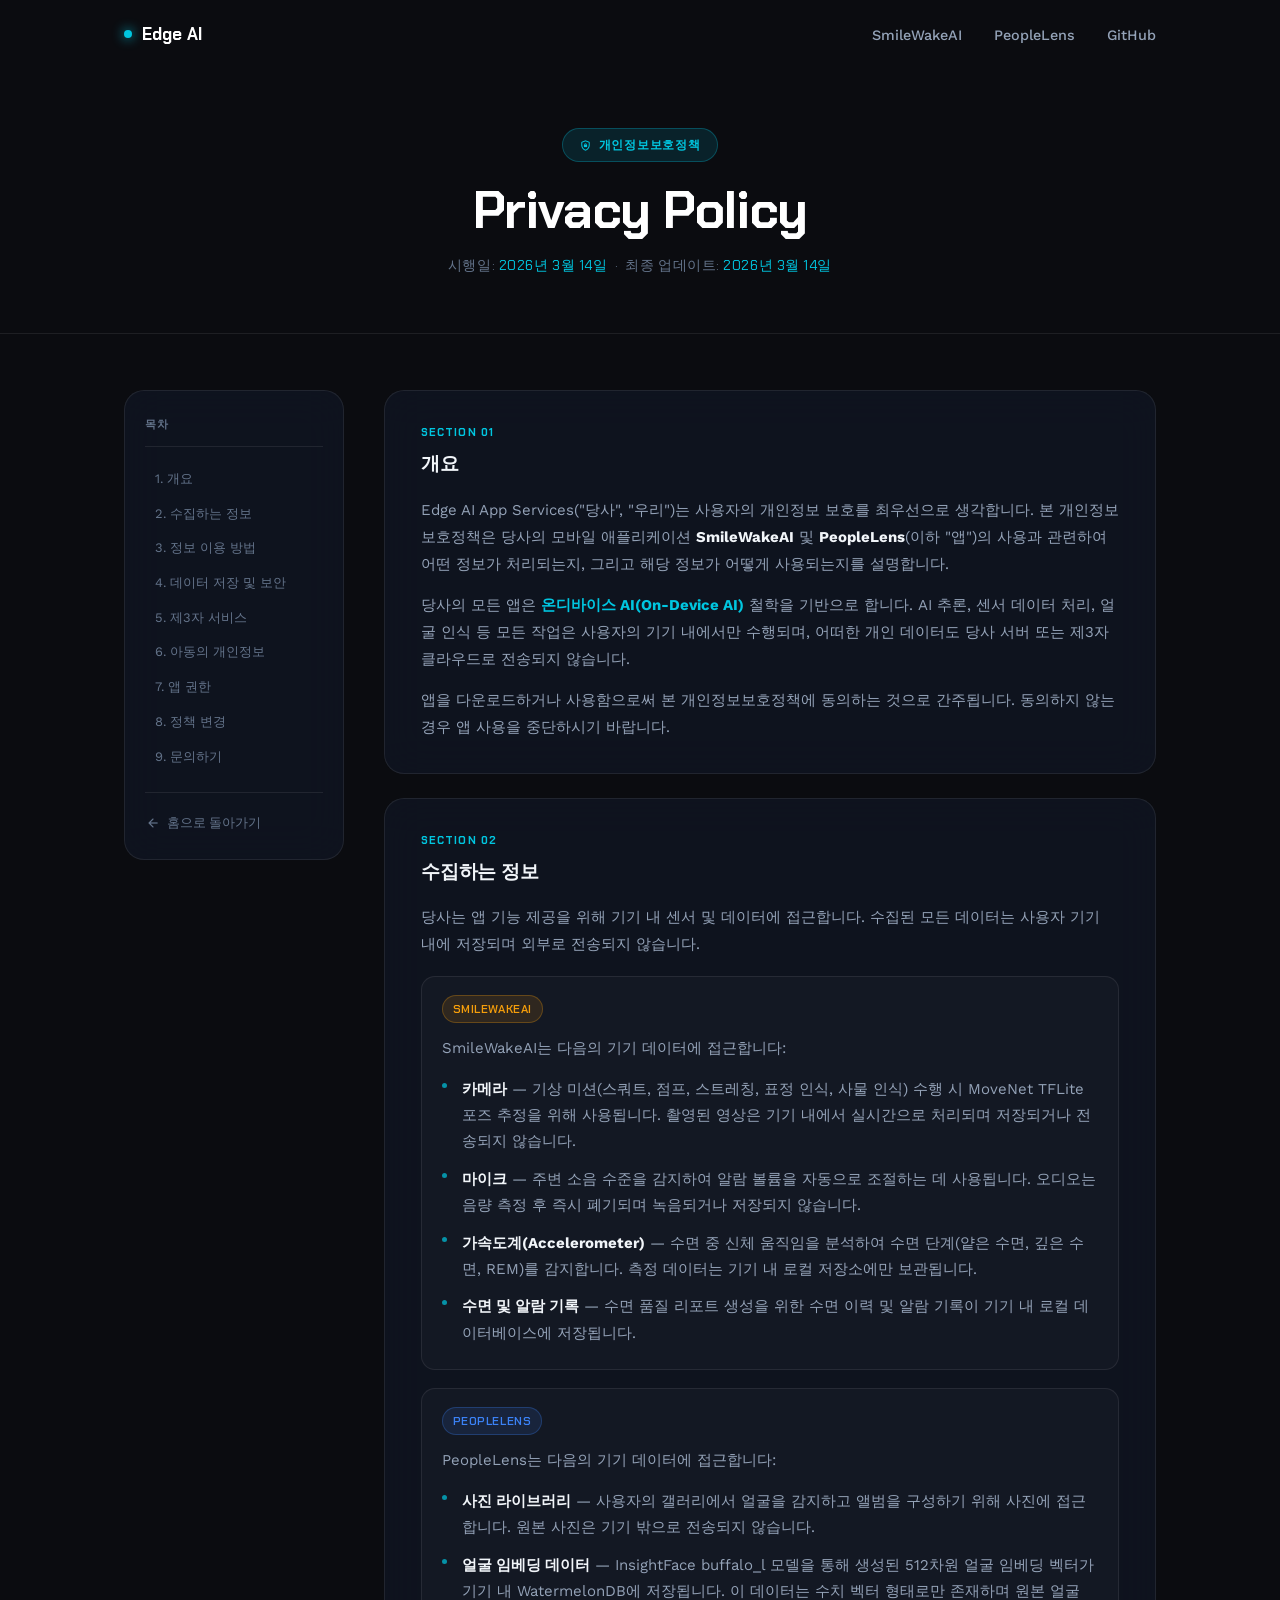
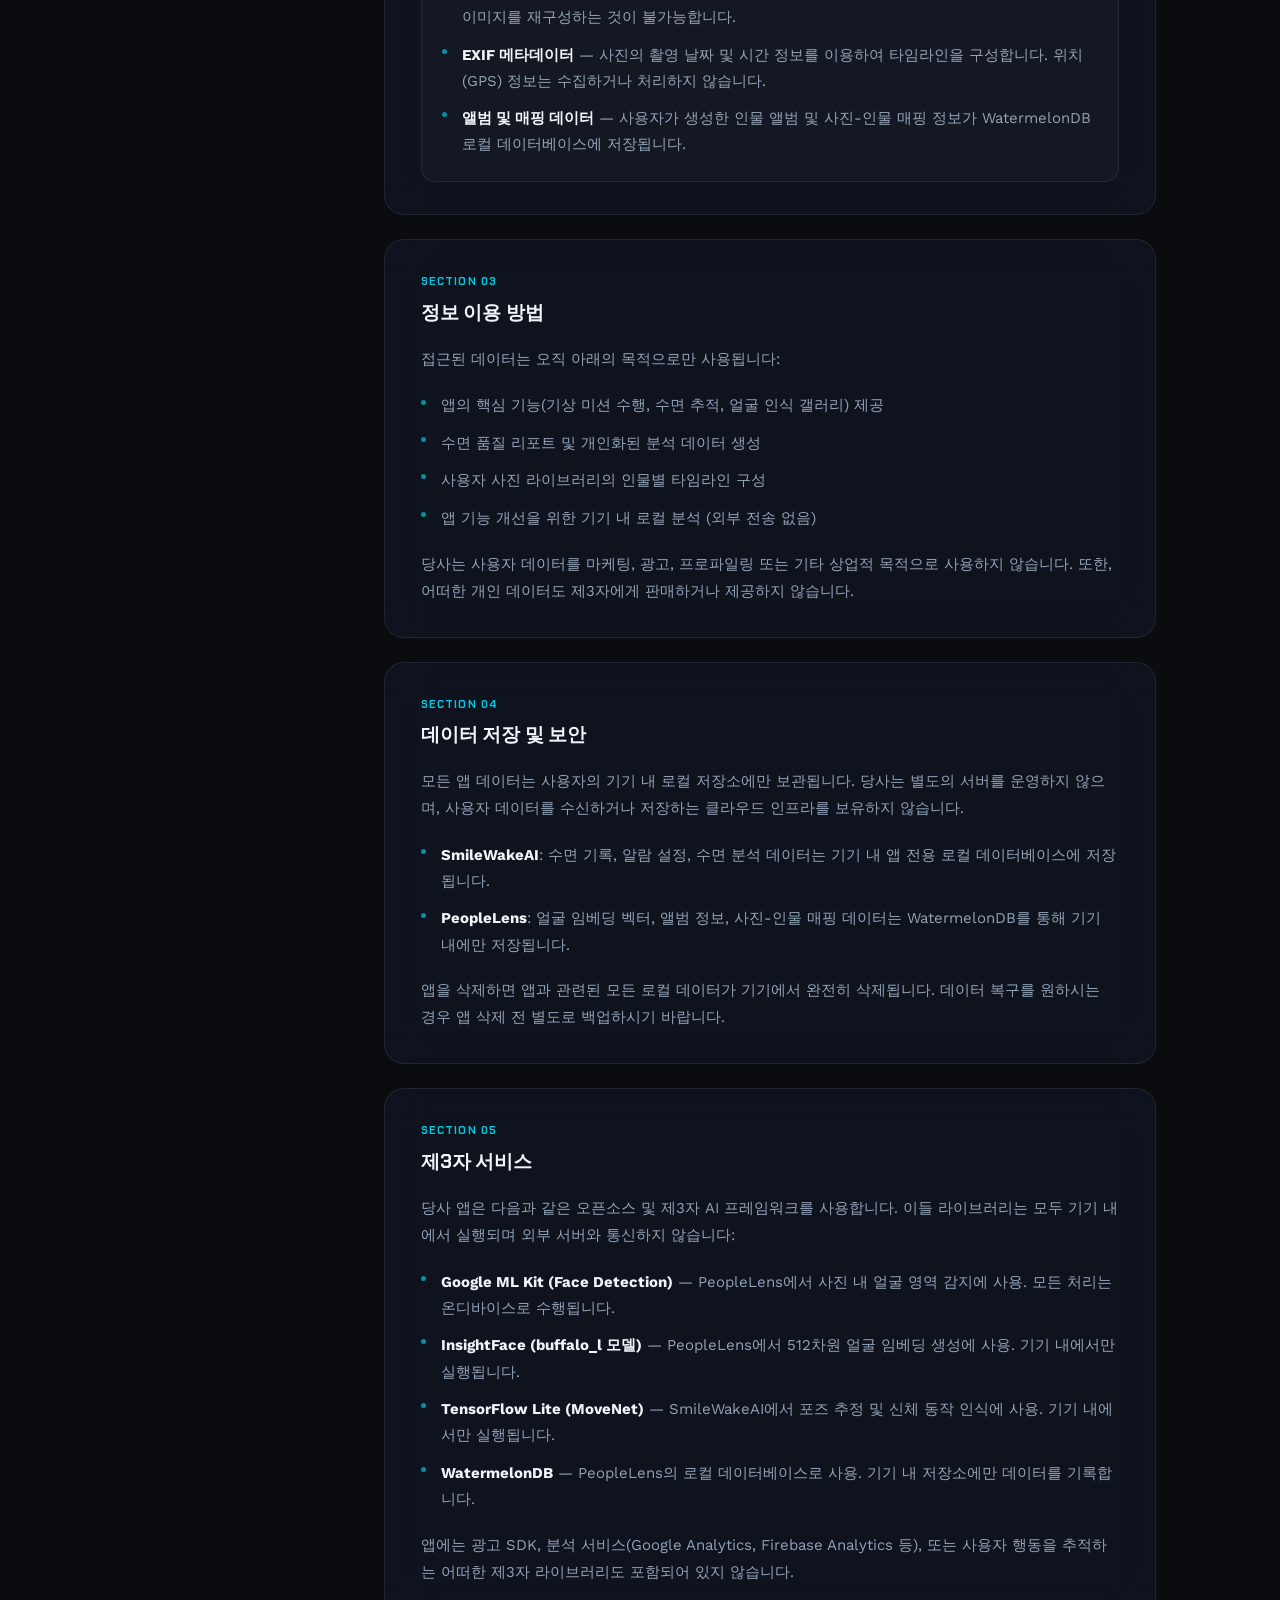
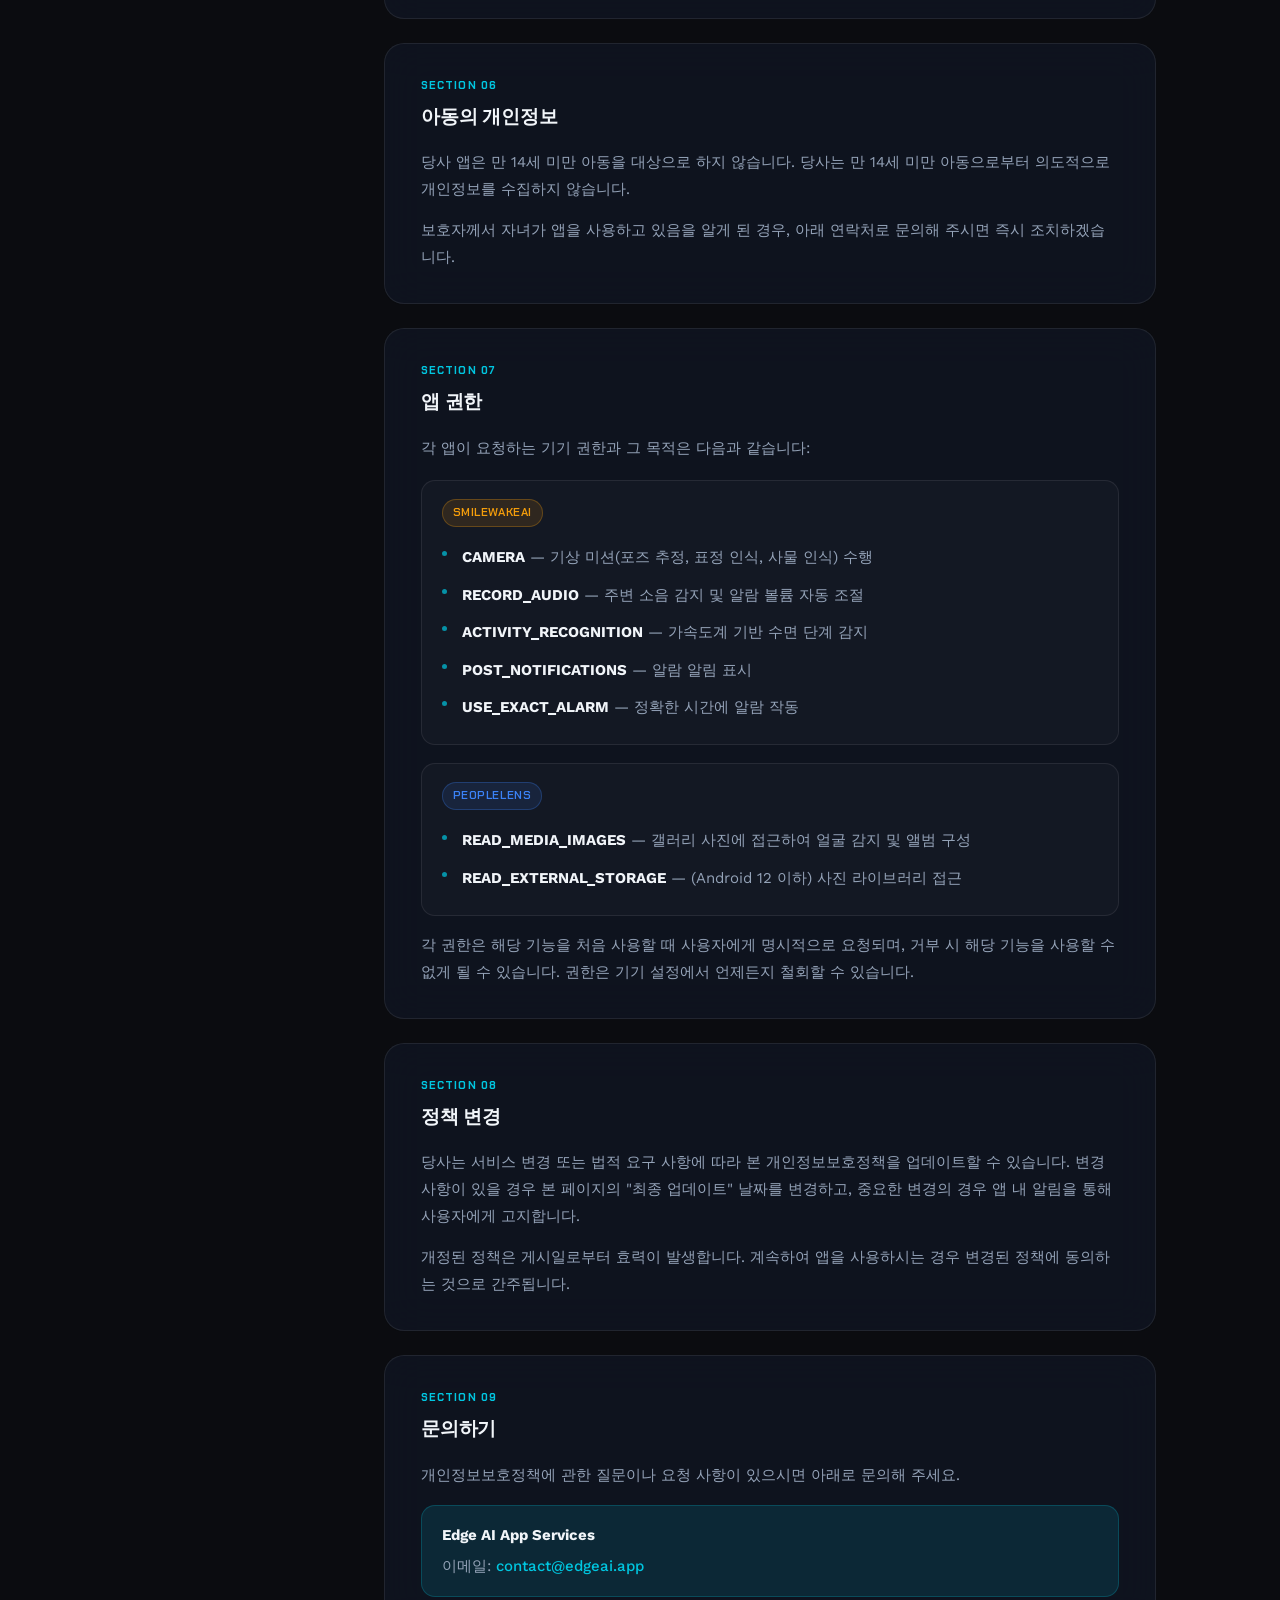
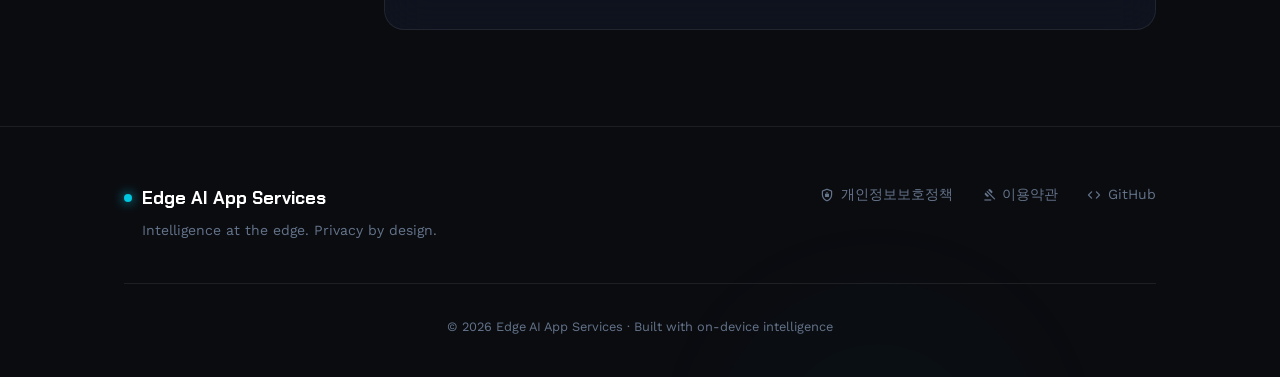
==== privacy-policy/index.html @ aa941902 "feat: 개인정보보호정책·이용약관 페이지 및 legal 스타일 추가 Made-with: Cursor" ====
<!DOCTYPE html>
<html lang="ko">
<head>
  <meta charset="UTF-8" />
  <meta name="viewport" content="width=device-width, initial-scale=1.0" />
  <title>개인정보보호정책 — Edge AI App Services</title>
  <meta name="description" content="Edge AI App Services 개인정보보호정책. SmileWakeAI 및 PeopleLens 앱은 모든 AI 처리를 기기 내에서 수행하며, 개인 데이터를 서버로 전송하지 않습니다." />

  <!-- Google Fonts: Chakra Petch + Work Sans -->
  <link rel="preconnect" href="https://fonts.googleapis.com" />
  <link rel="preconnect" href="https://fonts.gstatic.com" crossorigin />
  <link href="https://fonts.googleapis.com/css2?family=Chakra+Petch:wght@400;500;600;700&family=Work+Sans:wght@300;400;500;600&display=swap" rel="stylesheet" />

  <!-- Material Symbols (Rounded, Filled) -->
  <link href="https://fonts.googleapis.com/css2?family=Material+Symbols+Rounded:opsz,wght,FILL,GRAD@24,400,1,0" rel="stylesheet" />

  <!-- Styles -->
  <link rel="stylesheet" href="../assets/css/styles.css" />
  <link rel="stylesheet" href="../assets/css/legal.css" />
</head>
<body>

  <!-- ════════════════════════════════════════════════
       NAV
  ════════════════════════════════════════════════ -->
  <nav class="nav" id="nav" role="navigation" aria-label="Main navigation">
    <div class="nav-inner">
      <a href="/" class="nav-logo" aria-label="Edge AI — Home">
        <span class="logo-dot" aria-hidden="true"></span>
        Edge AI
      </a>
      <ul class="nav-links" role="list">
        <li><a href="/#smilwakeai">SmileWakeAI</a></li>
        <li><a href="/#peoplelens">PeopleLens</a></li>
        <li>
          <a href="https://github.com/kbk109-dev" target="_blank" rel="noopener noreferrer">
            GitHub
          </a>
        </li>
      </ul>
    </div>
  </nav>

  <!-- ════════════════════════════════════════════════
       HERO
  ════════════════════════════════════════════════ -->
  <header class="legal-hero" aria-label="Privacy Policy">
    <div class="container">
      <div class="legal-hero-badge">
        <span class="badge badge-cyan">
          <span class="material-symbols-rounded" style="font-size: 13px;" aria-hidden="true">shield_lock</span>
          개인정보보호정책
        </span>
      </div>
      <h1 class="legal-hero-title">Privacy Policy</h1>
      <p class="legal-hero-meta">
        시행일: <span>2026년 3월 14일</span> &nbsp;·&nbsp; 최종 업데이트: <span>2026년 3월 14일</span>
      </p>
    </div>
  </header>

  <!-- ════════════════════════════════════════════════
       LEGAL CONTENT
  ════════════════════════════════════════════════ -->
  <main class="legal-layout" aria-label="Privacy Policy content">
    <div class="container">
      <div class="legal-grid">

        <!-- TOC Sidebar -->
        <aside aria-label="Table of contents">
          <nav class="toc" aria-label="Page sections">
            <div class="toc-title">목차</div>
            <ul class="toc-list" role="list">
              <li><a href="#overview">1. 개요</a></li>
              <li><a href="#collected-info">2. 수집하는 정보</a></li>
              <li><a href="#how-we-use">3. 정보 이용 방법</a></li>
              <li><a href="#data-storage">4. 데이터 저장 및 보안</a></li>
              <li><a href="#third-party">5. 제3자 서비스</a></li>
              <li><a href="#childrens-privacy">6. 아동의 개인정보</a></li>
              <li><a href="#permissions">7. 앱 권한</a></li>
              <li><a href="#changes">8. 정책 변경</a></li>
              <li><a href="#contact">9. 문의하기</a></li>
            </ul>
            <a href="/" class="toc-back" aria-label="Back to home">
              <span class="material-symbols-rounded" style="font-size: 16px;" aria-hidden="true">arrow_back</span>
              홈으로 돌아가기
            </a>
          </nav>
        </aside>

        <!-- Article -->
        <article class="legal-article">

          <!-- 1. Overview -->
          <section class="legal-section" id="overview" aria-labelledby="overview-heading">
            <div class="legal-section-num">Section 01</div>
            <h2 id="overview-heading">개요</h2>
            <p>
              Edge AI App Services("당사", "우리")는 사용자의 개인정보 보호를 최우선으로 생각합니다.
              본 개인정보보호정책은 당사의 모바일 애플리케이션 <strong style="color: var(--color-heading);">SmileWakeAI</strong> 및
              <strong style="color: var(--color-heading);">PeopleLens</strong>(이하 "앱")의 사용과 관련하여
              어떤 정보가 처리되는지, 그리고 해당 정보가 어떻게 사용되는지를 설명합니다.
            </p>
            <p>
              당사의 모든 앱은 <strong style="color: var(--color-cyan);">온디바이스 AI(On-Device AI)</strong> 철학을 기반으로 합니다.
              AI 추론, 센서 데이터 처리, 얼굴 인식 등 모든 작업은 사용자의 기기 내에서만 수행되며,
              어떠한 개인 데이터도 당사 서버 또는 제3자 클라우드로 전송되지 않습니다.
            </p>
            <p>
              앱을 다운로드하거나 사용함으로써 본 개인정보보호정책에 동의하는 것으로 간주됩니다.
              동의하지 않는 경우 앱 사용을 중단하시기 바랍니다.
            </p>
          </section>

          <!-- 2. Information Collected -->
          <section class="legal-section" id="collected-info" aria-labelledby="collected-heading">
            <div class="legal-section-num">Section 02</div>
            <h2 id="collected-heading">수집하는 정보</h2>
            <p>
              당사는 앱 기능 제공을 위해 기기 내 센서 및 데이터에 접근합니다.
              수집된 모든 데이터는 사용자 기기 내에 저장되며 외부로 전송되지 않습니다.
            </p>

            <!-- SmileWakeAI subsection -->
            <div class="legal-subsection">
              <div class="legal-subsection-title">
                <span class="app-tag amber">SmileWakeAI</span>
              </div>
              <p>SmileWakeAI는 다음의 기기 데이터에 접근합니다:</p>
              <ul>
                <li><strong style="color: var(--color-heading);">카메라</strong> — 기상 미션(스쿼트, 점프, 스트레칭, 표정 인식, 사물 인식) 수행 시 MoveNet TFLite 포즈 추정을 위해 사용됩니다. 촬영된 영상은 기기 내에서 실시간으로 처리되며 저장되거나 전송되지 않습니다.</li>
                <li><strong style="color: var(--color-heading);">마이크</strong> — 주변 소음 수준을 감지하여 알람 볼륨을 자동으로 조절하는 데 사용됩니다. 오디오는 음량 측정 후 즉시 폐기되며 녹음되거나 저장되지 않습니다.</li>
                <li><strong style="color: var(--color-heading);">가속도계(Accelerometer)</strong> — 수면 중 신체 움직임을 분석하여 수면 단계(얕은 수면, 깊은 수면, REM)를 감지합니다. 측정 데이터는 기기 내 로컬 저장소에만 보관됩니다.</li>
                <li><strong style="color: var(--color-heading);">수면 및 알람 기록</strong> — 수면 품질 리포트 생성을 위한 수면 이력 및 알람 기록이 기기 내 로컬 데이터베이스에 저장됩니다.</li>
              </ul>
            </div>

            <!-- PeopleLens subsection -->
            <div class="legal-subsection">
              <div class="legal-subsection-title">
                <span class="app-tag blue">PeopleLens</span>
              </div>
              <p>PeopleLens는 다음의 기기 데이터에 접근합니다:</p>
              <ul>
                <li><strong style="color: var(--color-heading);">사진 라이브러리</strong> — 사용자의 갤러리에서 얼굴을 감지하고 앨범을 구성하기 위해 사진에 접근합니다. 원본 사진은 기기 밖으로 전송되지 않습니다.</li>
                <li><strong style="color: var(--color-heading);">얼굴 임베딩 데이터</strong> — InsightFace buffalo_l 모델을 통해 생성된 512차원 얼굴 임베딩 벡터가 기기 내 WatermelonDB에 저장됩니다. 이 데이터는 수치 벡터 형태로만 존재하며 원본 얼굴 이미지를 재구성하는 것이 불가능합니다.</li>
                <li><strong style="color: var(--color-heading);">EXIF 메타데이터</strong> — 사진의 촬영 날짜 및 시간 정보를 이용하여 타임라인을 구성합니다. 위치(GPS) 정보는 수집하거나 처리하지 않습니다.</li>
                <li><strong style="color: var(--color-heading);">앨범 및 매핑 데이터</strong> — 사용자가 생성한 인물 앨범 및 사진-인물 매핑 정보가 WatermelonDB 로컬 데이터베이스에 저장됩니다.</li>
              </ul>
            </div>
          </section>

          <!-- 3. How We Use Information -->
          <section class="legal-section" id="how-we-use" aria-labelledby="how-use-heading">
            <div class="legal-section-num">Section 03</div>
            <h2 id="how-use-heading">정보 이용 방법</h2>
            <p>접근된 데이터는 오직 아래의 목적으로만 사용됩니다:</p>
            <ul>
              <li>앱의 핵심 기능(기상 미션 수행, 수면 추적, 얼굴 인식 갤러리) 제공</li>
              <li>수면 품질 리포트 및 개인화된 분석 데이터 생성</li>
              <li>사용자 사진 라이브러리의 인물별 타임라인 구성</li>
              <li>앱 기능 개선을 위한 기기 내 로컬 분석 (외부 전송 없음)</li>
            </ul>
            <p>
              당사는 사용자 데이터를 마케팅, 광고, 프로파일링 또는 기타 상업적 목적으로
              사용하지 않습니다. 또한, 어떠한 개인 데이터도 제3자에게 판매하거나 제공하지 않습니다.
            </p>
          </section>

          <!-- 4. Data Storage & Security -->
          <section class="legal-section" id="data-storage" aria-labelledby="storage-heading">
            <div class="legal-section-num">Section 04</div>
            <h2 id="storage-heading">데이터 저장 및 보안</h2>
            <p>
              모든 앱 데이터는 사용자의 기기 내 로컬 저장소에만 보관됩니다.
              당사는 별도의 서버를 운영하지 않으며, 사용자 데이터를 수신하거나 저장하는
              클라우드 인프라를 보유하지 않습니다.
            </p>
            <ul>
              <li><strong style="color: var(--color-heading);">SmileWakeAI</strong>: 수면 기록, 알람 설정, 수면 분석 데이터는 기기 내 앱 전용 로컬 데이터베이스에 저장됩니다.</li>
              <li><strong style="color: var(--color-heading);">PeopleLens</strong>: 얼굴 임베딩 벡터, 앨범 정보, 사진-인물 매핑 데이터는 WatermelonDB를 통해 기기 내에만 저장됩니다.</li>
            </ul>
            <p>
              앱을 삭제하면 앱과 관련된 모든 로컬 데이터가 기기에서 완전히 삭제됩니다.
              데이터 복구를 원하시는 경우 앱 삭제 전 별도로 백업하시기 바랍니다.
            </p>
          </section>

          <!-- 5. Third-Party Services -->
          <section class="legal-section" id="third-party" aria-labelledby="third-party-heading">
            <div class="legal-section-num">Section 05</div>
            <h2 id="third-party-heading">제3자 서비스</h2>
            <p>
              당사 앱은 다음과 같은 오픈소스 및 제3자 AI 프레임워크를 사용합니다.
              이들 라이브러리는 모두 기기 내에서 실행되며 외부 서버와 통신하지 않습니다:
            </p>
            <ul>
              <li><strong style="color: var(--color-heading);">Google ML Kit (Face Detection)</strong> — PeopleLens에서 사진 내 얼굴 영역 감지에 사용. 모든 처리는 온디바이스로 수행됩니다.</li>
              <li><strong style="color: var(--color-heading);">InsightFace (buffalo_l 모델)</strong> — PeopleLens에서 512차원 얼굴 임베딩 생성에 사용. 기기 내에서만 실행됩니다.</li>
              <li><strong style="color: var(--color-heading);">TensorFlow Lite (MoveNet)</strong> — SmileWakeAI에서 포즈 추정 및 신체 동작 인식에 사용. 기기 내에서만 실행됩니다.</li>
              <li><strong style="color: var(--color-heading);">WatermelonDB</strong> — PeopleLens의 로컬 데이터베이스로 사용. 기기 내 저장소에만 데이터를 기록합니다.</li>
            </ul>
            <p>
              앱에는 광고 SDK, 분석 서비스(Google Analytics, Firebase Analytics 등),
              또는 사용자 행동을 추적하는 어떠한 제3자 라이브러리도 포함되어 있지 않습니다.
            </p>
          </section>

          <!-- 6. Children's Privacy -->
          <section class="legal-section" id="childrens-privacy" aria-labelledby="children-heading">
            <div class="legal-section-num">Section 06</div>
            <h2 id="children-heading">아동의 개인정보</h2>
            <p>
              당사 앱은 만 14세 미만 아동을 대상으로 하지 않습니다.
              당사는 만 14세 미만 아동으로부터 의도적으로 개인정보를 수집하지 않습니다.
            </p>
            <p>
              보호자께서 자녀가 앱을 사용하고 있음을 알게 된 경우,
              아래 연락처로 문의해 주시면 즉시 조치하겠습니다.
            </p>
          </section>

          <!-- 7. Permissions -->
          <section class="legal-section" id="permissions" aria-labelledby="permissions-heading">
            <div class="legal-section-num">Section 07</div>
            <h2 id="permissions-heading">앱 권한</h2>
            <p>각 앱이 요청하는 기기 권한과 그 목적은 다음과 같습니다:</p>

            <div class="legal-subsection">
              <div class="legal-subsection-title">
                <span class="app-tag amber">SmileWakeAI</span>
              </div>
              <ul>
                <li><strong style="color: var(--color-heading);">CAMERA</strong> — 기상 미션(포즈 추정, 표정 인식, 사물 인식) 수행</li>
                <li><strong style="color: var(--color-heading);">RECORD_AUDIO</strong> — 주변 소음 감지 및 알람 볼륨 자동 조절</li>
                <li><strong style="color: var(--color-heading);">ACTIVITY_RECOGNITION</strong> — 가속도계 기반 수면 단계 감지</li>
                <li><strong style="color: var(--color-heading);">POST_NOTIFICATIONS</strong> — 알람 알림 표시</li>
                <li><strong style="color: var(--color-heading);">USE_EXACT_ALARM</strong> — 정확한 시간에 알람 작동</li>
              </ul>
            </div>

            <div class="legal-subsection">
              <div class="legal-subsection-title">
                <span class="app-tag blue">PeopleLens</span>
              </div>
              <ul>
                <li><strong style="color: var(--color-heading);">READ_MEDIA_IMAGES</strong> — 갤러리 사진에 접근하여 얼굴 감지 및 앨범 구성</li>
                <li><strong style="color: var(--color-heading);">READ_EXTERNAL_STORAGE</strong> — (Android 12 이하) 사진 라이브러리 접근</li>
              </ul>
            </div>

            <p style="margin-top: 1rem;">
              각 권한은 해당 기능을 처음 사용할 때 사용자에게 명시적으로 요청되며,
              거부 시 해당 기능을 사용할 수 없게 될 수 있습니다.
              권한은 기기 설정에서 언제든지 철회할 수 있습니다.
            </p>
          </section>

          <!-- 8. Changes -->
          <section class="legal-section" id="changes" aria-labelledby="changes-heading">
            <div class="legal-section-num">Section 08</div>
            <h2 id="changes-heading">정책 변경</h2>
            <p>
              당사는 서비스 변경 또는 법적 요구 사항에 따라 본 개인정보보호정책을 업데이트할 수 있습니다.
              변경 사항이 있을 경우 본 페이지의 "최종 업데이트" 날짜를 변경하고,
              중요한 변경의 경우 앱 내 알림을 통해 사용자에게 고지합니다.
            </p>
            <p>
              개정된 정책은 게시일로부터 효력이 발생합니다.
              계속하여 앱을 사용하시는 경우 변경된 정책에 동의하는 것으로 간주됩니다.
            </p>
          </section>

          <!-- 9. Contact -->
          <section class="legal-section" id="contact" aria-labelledby="contact-heading">
            <div class="legal-section-num">Section 09</div>
            <h2 id="contact-heading">문의하기</h2>
            <p>
              개인정보보호정책에 관한 질문이나 요청 사항이 있으시면 아래로 문의해 주세요.
            </p>
            <div class="legal-contact-block">
              <p style="margin-bottom: 0.25rem;">
                <strong style="color: var(--color-heading);">Edge AI App Services</strong>
              </p>
              <p style="margin-bottom: 0;">
                이메일: <a href="mailto:contact@edgeai.app">contact@edgeai.app</a>
              </p>
            </div>
          </section>

        </article>
      </div>
    </div>
  </main>

  <!-- ════════════════════════════════════════════════
       FOOTER
  ════════════════════════════════════════════════ -->
  <footer class="footer" role="contentinfo">
    <div class="aurora-bg" aria-hidden="true" style="opacity: 0.45;">
      <div class="orb orb-cyan" style="width: 420px; height: 420px; bottom: -280px; right: 15%;"></div>
    </div>

    <div class="container" style="position: relative; z-index: 1;">
      <div class="footer-inner">
        <div class="footer-brand">
          <div class="footer-logo">
            <span class="logo-dot" aria-hidden="true"></span>
            Edge AI App Services
          </div>
          <div class="footer-tagline">Intelligence at the edge. Privacy by design.</div>
        </div>

        <div class="footer-links">
          <a href="/privacy-policy/">
            <span class="material-symbols-rounded" style="font-size: 16px;" aria-hidden="true">shield_lock</span>
            개인정보보호정책
          </a>
          <a href="/terms-of-service/">
            <span class="material-symbols-rounded" style="font-size: 16px;" aria-hidden="true">gavel</span>
            이용약관
          </a>
          <a href="https://github.com/kbk109-dev" target="_blank" rel="noopener noreferrer">
            <span class="material-symbols-rounded" style="font-size: 16px;" aria-hidden="true">code</span>
            GitHub
          </a>
        </div>
      </div>

      <div class="footer-copy">
        © 2026 Edge AI App Services · Built with on-device intelligence
      </div>
    </div>
  </footer>

  <!-- Scripts -->
  <script>
    (function () {
      const nav = document.getElementById('nav');
      const onScroll = () => {
        nav.classList.toggle('scrolled', window.scrollY > 40);
      };
      window.addEventListener('scroll', onScroll, { passive: true });
      onScroll();
    })();
  </script>

</body>
</html>
---- assets/css/styles.css ----
/* =====================================================
   EDGE AI APP SERVICES — Global Stylesheet
   Fonts: Chakra Petch (headings) + Work Sans (body)
   Theme: Aurora UI + Glassmorphism, dark tech
   ===================================================== */

/* ── Design Tokens ────────────────────────────────── */
:root {
  /* Colors */
  --color-bg:            #0B0C10;
  --color-surface:       rgba(17, 24, 39, 0.65);
  --color-surface-solid: #111827;
  --color-border:        rgba(255, 255, 255, 0.08);
  --color-border-hover:  rgba(255, 255, 255, 0.18);

  /* Accents */
  --color-cyan:          #00C6E0;
  --color-cyan-dim:      rgba(0, 198, 224, 0.12);
  --color-amber:         #F59E0B;
  --color-amber-dim:     rgba(245, 158, 11, 0.12);
  --color-blue:          #3B82F6;
  --color-blue-dim:      rgba(59, 130, 246, 0.12);

  /* Text */
  --color-text:          #94A3B8;
  --color-text-muted:    #64748B;
  --color-heading:       #F1F5F9;
  --color-white:         #FFFFFF;

  /* Typography */
  --font-heading:        'Chakra Petch', monospace, sans-serif;
  --font-body:           'Work Sans', system-ui, sans-serif;

  /* Spacing */
  --section-py:          6.5rem;
  --container-px:        1.5rem;

  /* Radii */
  --radius-sm:           0.5rem;
  --radius-md:           0.875rem;
  --radius-lg:           1.25rem;
  --radius-xl:           1.75rem;
  --radius-pill:         999px;

  /* Shadows */
  --shadow-card:         0 24px 64px rgba(0, 0, 0, 0.45);
  --shadow-glow-cyan:    0 0 60px rgba(0, 198, 224, 0.18);
  --shadow-glow-amber:   0 0 60px rgba(245, 158, 11, 0.15);
  --shadow-glow-blue:    0 0 60px rgba(59, 130, 246, 0.18);
}

/* ── Reset ────────────────────────────────────────── */
*, *::before, *::after {
  box-sizing: border-box;
  margin: 0;
  padding: 0;
}

html {
  scroll-behavior: smooth;
  -webkit-text-size-adjust: 100%;
}

body {
  font-family: var(--font-body);
  background-color: var(--color-bg);
  color: var(--color-text);
  line-height: 1.7;
  overflow-x: hidden;
  -webkit-font-smoothing: antialiased;
}

img { display: block; max-width: 100%; }
a { text-decoration: none; }
ul { list-style: none; }

/* ── Typography Scale ─────────────────────────────── */
.text-display {
  font-family: var(--font-heading);
  font-size: clamp(2.6rem, 7vw, 5.25rem);
  font-weight: 700;
  line-height: 1.08;
  letter-spacing: -0.03em;
  color: var(--color-white);
}

.text-h2 {
  font-family: var(--font-heading);
  font-size: clamp(1.9rem, 3.5vw, 2.75rem);
  font-weight: 700;
  line-height: 1.15;
  letter-spacing: -0.02em;
  color: var(--color-heading);
}

.text-h3 {
  font-family: var(--font-heading);
  font-size: 1.125rem;
  font-weight: 600;
  color: var(--color-heading);
}

.text-body { font-size: 1rem; line-height: 1.75; }
.text-body-lg { font-size: 1.0625rem; line-height: 1.8; }
.text-sm { font-size: 0.875rem; }
.text-xs { font-size: 0.8125rem; }

/* ── Layout ───────────────────────────────────────── */
.container {
  max-width: 1080px;
  margin: 0 auto;
  padding: 0 var(--container-px);
}

.section { padding: var(--section-py) 0; }

/* ── Aurora Background Orbs ───────────────────────── */
.aurora-bg {
  position: absolute;
  inset: 0;
  overflow: hidden;
  pointer-events: none;
  z-index: 0;
}

.orb {
  position: absolute;
  border-radius: 50%;
  filter: blur(90px);
  pointer-events: none;
}

.orb-cyan {
  background: radial-gradient(circle, var(--color-cyan) 0%, transparent 65%);
  opacity: 0.14;
  animation: drift-a 14s ease-in-out infinite;
}

.orb-amber {
  background: radial-gradient(circle, var(--color-amber) 0%, transparent 65%);
  opacity: 0.11;
  animation: drift-b 17s ease-in-out infinite;
}

.orb-blue {
  background: radial-gradient(circle, var(--color-blue) 0%, transparent 65%);
  opacity: 0.13;
  animation: drift-c 11s ease-in-out infinite;
}

@keyframes drift-a {
  0%, 100% { transform: translate(0, 0); }
  33%       { transform: translate(40px, -25px); }
  66%       { transform: translate(-20px, 30px); }
}

@keyframes drift-b {
  0%, 100% { transform: translate(0, 0); }
  40%       { transform: translate(-35px, 45px); }
  70%       { transform: translate(20px, -20px); }
}

@keyframes drift-c {
  0%, 100% { transform: translate(0, 0); }
  50%       { transform: translate(25px, 35px); }
}

/* ── Glass Card ───────────────────────────────────── */
.glass-card {
  background: var(--color-surface);
  backdrop-filter: blur(20px);
  -webkit-backdrop-filter: blur(20px);
  border: 1px solid var(--color-border);
  border-radius: var(--radius-lg);
  transition: border-color 0.3s ease, transform 0.3s ease, box-shadow 0.3s ease;
}

.glass-card:hover {
  border-color: var(--color-border-hover);
  transform: translateY(-4px);
  box-shadow: var(--shadow-card);
}

/* ── Badge ────────────────────────────────────────── */
.badge {
  display: inline-flex;
  align-items: center;
  gap: 0.4rem;
  padding: 0.35rem 1rem;
  border-radius: var(--radius-pill);
  font-family: var(--font-heading);
  font-size: 0.78rem;
  font-weight: 600;
  letter-spacing: 0.06em;
  text-transform: uppercase;
}

.badge-cyan  { background: var(--color-cyan-dim);  color: var(--color-cyan);  border: 1px solid rgba(0, 198, 224, 0.28); }
.badge-amber { background: var(--color-amber-dim); color: var(--color-amber); border: 1px solid rgba(245, 158, 11, 0.28); }
.badge-blue  { background: var(--color-blue-dim);  color: var(--color-blue);  border: 1px solid rgba(59, 130, 246, 0.28); }

/* ── NAV ──────────────────────────────────────────── */
.nav {
  position: fixed;
  top: 0; left: 0; right: 0;
  z-index: 100;
  border-bottom: 1px solid transparent;
  transition: background 0.4s ease, border-color 0.4s ease;
}

.nav.scrolled {
  background: rgba(11, 12, 16, 0.88);
  backdrop-filter: blur(24px);
  -webkit-backdrop-filter: blur(24px);
  border-color: var(--color-border);
}

.nav-inner {
  max-width: 1080px;
  margin: 0 auto;
  padding: 1.25rem 1.5rem;
  display: flex;
  align-items: center;
  justify-content: space-between;
}

.nav-logo {
  display: flex;
  align-items: center;
  gap: 0.625rem;
  font-family: var(--font-heading);
  font-size: 1.0625rem;
  font-weight: 700;
  color: var(--color-white);
}

.logo-dot {
  width: 8px;
  height: 8px;
  border-radius: 50%;
  background: var(--color-cyan);
  box-shadow: 0 0 12px var(--color-cyan);
  flex-shrink: 0;
  animation: pulse-dot 2.2s ease-in-out infinite;
}

@keyframes pulse-dot {
  0%, 100% { opacity: 1; transform: scale(1); }
  50%       { opacity: 0.55; transform: scale(1.4); }
}

.nav-links {
  display: flex;
  align-items: center;
  gap: 2rem;
}

.nav-links a {
  font-size: 0.9rem;
  font-weight: 500;
  color: var(--color-text);
  transition: color 0.2s ease;
}

.nav-links a:hover { color: var(--color-white); }

/* ── HERO ─────────────────────────────────────────── */
.hero {
  min-height: 100vh;
  display: flex;
  flex-direction: column;
  align-items: center;
  justify-content: center;
  position: relative;
  overflow: hidden;
  padding: 7rem 1.5rem 5rem;
  text-align: center;
}

.hero-content {
  position: relative;
  z-index: 1;
  max-width: 780px;
  margin: 0 auto;
}

.hero-badge { margin-bottom: 1.75rem; }

.hero-headline {
  margin-bottom: 1.5rem;
}

.hero-headline .accent-cyan  { color: var(--color-cyan); }
.hero-headline .accent-amber { color: var(--color-amber); }

.hero-desc {
  color: var(--color-text);
  max-width: 540px;
  margin: 0 auto 3rem;
  font-size: clamp(1rem, 2vw, 1.125rem);
  line-height: 1.8;
}

.hero-apps {
  display: flex;
  gap: 1.25rem;
  justify-content: center;
  flex-wrap: wrap;
}

.hero-app-card {
  display: flex;
  align-items: center;
  gap: 1rem;
  padding: 1rem 1.5rem;
  background: rgba(255, 255, 255, 0.04);
  border: 1px solid var(--color-border);
  border-radius: var(--radius-lg);
  color: var(--color-heading);
  transition: all 0.3s ease;
  backdrop-filter: blur(12px);
  -webkit-backdrop-filter: blur(12px);
}

.hero-app-card:hover {
  border-color: rgba(0, 198, 224, 0.4);
  box-shadow: var(--shadow-glow-cyan);
  transform: translateY(-3px);
  background: rgba(0, 198, 224, 0.04);
}

.app-icon-sm {
  width: 48px;
  height: 48px;
  border-radius: 12px;
  object-fit: cover;
  flex-shrink: 0;
}

.app-card-name {
  font-family: var(--font-heading);
  font-size: 1rem;
  font-weight: 600;
  color: var(--color-heading);
}

.app-card-sub {
  font-size: 0.8rem;
  color: var(--color-text-muted);
  margin-top: 0.15rem;
}

.scroll-hint {
  position: absolute;
  bottom: 2.5rem;
  left: 50%;
  transform: translateX(-50%);
  display: flex;
  flex-direction: column;
  align-items: center;
  gap: 0.35rem;
  color: var(--color-text-muted);
  font-size: 0.75rem;
  font-family: var(--font-heading);
  letter-spacing: 0.05em;
  text-transform: uppercase;
  animation: bounce-hint 2s ease-in-out infinite;
  z-index: 1;
}

@keyframes bounce-hint {
  0%, 100% { transform: translateX(-50%) translateY(0); }
  50%       { transform: translateX(-50%) translateY(7px); }
}

/* ── PILLARS STRIP ────────────────────────────────── */
.pillars {
  padding: 0;
  border-top: 1px solid var(--color-border);
  border-bottom: 1px solid var(--color-border);
  background: rgba(17, 24, 39, 0.35);
}

.pillars-grid {
  display: grid;
  grid-template-columns: repeat(3, 1fr);
}

.pillar-item {
  display: flex;
  align-items: center;
  gap: 1.125rem;
  padding: 2rem 2.25rem;
  position: relative;
}

.pillar-item + .pillar-item::before {
  content: '';
  position: absolute;
  left: 0;
  top: 22%;
  height: 56%;
  width: 1px;
  background: var(--color-border);
}

.pillar-icon {
  width: 48px;
  height: 48px;
  border-radius: var(--radius-md);
  display: flex;
  align-items: center;
  justify-content: center;
  flex-shrink: 0;
}

.pillar-icon.cyan  { background: var(--color-cyan-dim);  color: var(--color-cyan); }
.pillar-icon.amber { background: var(--color-amber-dim); color: var(--color-amber); }
.pillar-icon.blue  { background: var(--color-blue-dim);  color: var(--color-blue); }

.pillar-title {
  font-family: var(--font-heading);
  font-size: 0.9375rem;
  font-weight: 600;
  color: var(--color-heading);
  margin-bottom: 0.2rem;
}

.pillar-desc {
  font-size: 0.8125rem;
  color: var(--color-text-muted);
  line-height: 1.5;
}

/* ── APP SECTIONS ─────────────────────────────────── */
.app-section {
  padding: var(--section-py) 0;
  position: relative;
  overflow: hidden;
}

.app-section-inner {
  display: grid;
  grid-template-columns: 1fr 1fr;
  gap: 4.5rem;
  align-items: center;
}

.app-section-inner.reversed {
  direction: rtl;
}

.app-section-inner.reversed > * {
  direction: ltr;
}

/* Section glow backdrops */
.glow-amber::before {
  content: '';
  position: absolute;
  top: -250px;
  right: -200px;
  width: 650px;
  height: 650px;
  background: radial-gradient(circle, rgba(245, 158, 11, 0.07) 0%, transparent 70%);
  pointer-events: none;
}

.glow-blue::before {
  content: '';
  position: absolute;
  top: -250px;
  left: -200px;
  width: 650px;
  height: 650px;
  background: radial-gradient(circle, rgba(59, 130, 246, 0.07) 0%, transparent 70%);
  pointer-events: none;
}

/* App info column */
.app-info .section-badge { margin-bottom: 1.25rem; }
.app-info .app-title     { margin-bottom: 1rem; }
.app-info .app-desc      { margin-bottom: 2.25rem; font-size: 1.05rem; line-height: 1.8; }

/* Features list */
.features-list {
  display: flex;
  flex-direction: column;
  gap: 0.75rem;
}

.feature-item {
  display: flex;
  align-items: flex-start;
  gap: 1rem;
  padding: 1rem 1.125rem;
  border-radius: var(--radius-md);
  background: rgba(255, 255, 255, 0.025);
  border: 1px solid var(--color-border);
  transition: border-color 0.25s ease, background 0.25s ease;
}

.feature-item:hover {
  background: rgba(255, 255, 255, 0.045);
  border-color: var(--color-border-hover);
}

.feature-icon {
  width: 36px;
  height: 36px;
  border-radius: var(--radius-sm);
  display: flex;
  align-items: center;
  justify-content: center;
  flex-shrink: 0;
}

.feature-icon.amber { background: var(--color-amber-dim); color: var(--color-amber); }
.feature-icon.blue  { background: var(--color-blue-dim);  color: var(--color-blue); }
.feature-icon.cyan  { background: var(--color-cyan-dim);  color: var(--color-cyan); }

.feature-title {
  font-family: var(--font-heading);
  font-size: 0.9375rem;
  font-weight: 600;
  color: var(--color-heading);
  margin-bottom: 0.25rem;
}

.feature-desc {
  font-size: 0.85rem;
  color: var(--color-text-muted);
  line-height: 1.6;
}

/* ── PHONE MOCKUP ─────────────────────────────────── */
.phone-wrap {
  display: flex;
  justify-content: center;
  position: relative;
}

.phone-frame {
  width: 225px;
  height: 460px;
  background: linear-gradient(160deg, #181e34 0%, #0d1020 100%);
  border-radius: 38px;
  border: 2px solid rgba(255, 255, 255, 0.1);
  box-shadow:
    0 40px 100px rgba(0, 0, 0, 0.55),
    inset 0 1px 0 rgba(255, 255, 255, 0.06),
    inset 0 0 0 1px rgba(255, 255, 255, 0.03);
  display: flex;
  flex-direction: column;
  position: relative;
  z-index: 2;
  overflow: hidden;
}

.phone-notch {
  width: 90px;
  height: 22px;
  background: #0d1020;
  border-radius: 0 0 14px 14px;
  margin: 0 auto;
  flex-shrink: 0;
}

.phone-screen {
  flex: 1;
  display: flex;
  flex-direction: column;
  align-items: center;
  padding: 0.75rem 0.875rem 1rem;
  overflow: hidden;
}

.phone-app-icon {
  width: 72px;
  height: 72px;
  border-radius: 18px;
  object-fit: cover;
  margin-top: 1rem;
  box-shadow: 0 8px 24px rgba(0, 0, 0, 0.45);
  flex-shrink: 0;
}

.phone-app-name {
  font-family: var(--font-heading);
  font-size: 0.8rem;
  font-weight: 600;
  color: rgba(255, 255, 255, 0.85);
  margin-top: 0.625rem;
  flex-shrink: 0;
}

/* Mission chips */
.mission-chips {
  display: flex;
  flex-wrap: wrap;
  gap: 0.35rem;
  justify-content: center;
  margin-top: 1rem;
  flex-shrink: 0;
}

.mission-chip {
  font-size: 0.575rem;
  font-weight: 600;
  font-family: var(--font-heading);
  padding: 0.275rem 0.6rem;
  border-radius: var(--radius-pill);
  background: rgba(245, 158, 11, 0.13);
  color: var(--color-amber);
  border: 1px solid rgba(245, 158, 11, 0.28);
  letter-spacing: 0.04em;
  text-transform: uppercase;
}

/* Sleep stats */
.phone-stat-row {
  width: 100%;
  margin-bottom: 0.6rem;
}

.stat-label {
  font-size: 0.5rem;
  font-family: var(--font-heading);
  color: rgba(255, 255, 255, 0.35);
  text-transform: uppercase;
  letter-spacing: 0.06em;
  margin-bottom: 0.25rem;
}

.stat-track {
  height: 4px;
  background: rgba(255, 255, 255, 0.07);
  border-radius: var(--radius-pill);
  overflow: hidden;
}

.stat-fill {
  height: 100%;
  border-radius: var(--radius-pill);
  width: 0;
  animation: fill-bar 1.6s 0.8s ease forwards;
}

@keyframes fill-bar {
  to { width: var(--fill-width); }
}

.stat-fill.deep  { --fill-width: 32%; background: var(--color-cyan); }
.stat-fill.rem   { --fill-width: 22%; background: var(--color-blue); }
.stat-fill.light { --fill-width: 42%; background: var(--color-amber); }

/* Face grid */
.face-grid {
  display: grid;
  grid-template-columns: repeat(3, 1fr);
  gap: 0.3rem;
  width: 100%;
  margin-top: 0.875rem;
  flex-shrink: 0;
}

.face-thumb {
  aspect-ratio: 1;
  border-radius: 6px;
  background: rgba(59, 130, 246, 0.1);
  border: 1px solid rgba(59, 130, 246, 0.15);
  display: flex;
  align-items: center;
  justify-content: center;
}

.face-thumb.matched {
  background: rgba(59, 130, 246, 0.18);
  border-color: rgba(59, 130, 246, 0.45);
}

.face-dot {
  width: 18px;
  height: 18px;
  border-radius: 50%;
  background: rgba(59, 130, 246, 0.25);
  border: 1px solid rgba(59, 130, 246, 0.4);
}

.face-thumb.matched .face-dot {
  background: var(--color-blue);
  box-shadow: 0 0 8px rgba(59, 130, 246, 0.5);
}

/* Phone stat number */
.phone-big-stat {
  text-align: center;
  flex-shrink: 0;
}

.phone-big-stat .stat-num {
  font-family: var(--font-heading);
  font-weight: 700;
  line-height: 1.15;
}

.phone-big-stat .stat-sub {
  font-size: 0.55rem;
  font-family: var(--font-heading);
  color: rgba(255, 255, 255, 0.3);
  text-transform: uppercase;
  letter-spacing: 0.06em;
  margin-bottom: 0.15rem;
}

/* Floating badges */
.phone-float-badge {
  position: absolute;
  background: rgba(14, 18, 32, 0.92);
  backdrop-filter: blur(12px);
  -webkit-backdrop-filter: blur(12px);
  border: 1px solid var(--color-border);
  border-radius: var(--radius-md);
  padding: 0.55rem 0.9rem;
  z-index: 5;
  box-shadow: var(--shadow-card);
  min-width: 90px;
}

.phone-float-badge .fb-label {
  font-size: 0.62rem;
  color: rgba(255, 255, 255, 0.42);
  font-family: var(--font-heading);
  letter-spacing: 0.04em;
  display: block;
  margin-bottom: 0.15rem;
}

.phone-float-badge .fb-val {
  font-size: 1.15rem;
  font-weight: 700;
  font-family: var(--font-heading);
  display: block;
  line-height: 1.2;
}

.phone-float-badge.amber .fb-val { color: var(--color-amber); }
.phone-float-badge.cyan  .fb-val { color: var(--color-cyan); }
.phone-float-badge.blue  .fb-val { color: var(--color-blue); }

.phone-float-badge.pos-tr {
  top: 2.5rem;
  right: -3rem;
}

.phone-float-badge.pos-bl {
  bottom: 3.5rem;
  left: -3rem;
}

/* ── DIVIDER ──────────────────────────────────────── */
.section-divider {
  border: none;
  border-top: 1px solid var(--color-border);
}

/* ── FOOTER ───────────────────────────────────────── */
.footer {
  border-top: 1px solid var(--color-border);
  padding: 3.5rem 0 2.5rem;
  position: relative;
  overflow: hidden;
}

.footer-inner {
  display: flex;
  align-items: flex-start;
  justify-content: space-between;
  flex-wrap: wrap;
  gap: 2rem;
  padding-bottom: 2.5rem;
  border-bottom: 1px solid var(--color-border);
}

.footer-brand { display: flex; flex-direction: column; gap: 0.35rem; }

.footer-logo {
  font-family: var(--font-heading);
  font-size: 1.125rem;
  font-weight: 700;
  color: var(--color-white);
  display: flex;
  align-items: center;
  gap: 0.6rem;
}

.footer-tagline {
  font-size: 0.875rem;
  color: var(--color-text-muted);
  padding-left: 1.1rem;
}

.footer-links {
  display: flex;
  align-items: center;
  gap: 1.75rem;
}

.footer-links a {
  font-size: 0.875rem;
  color: var(--color-text-muted);
  display: flex;
  align-items: center;
  gap: 0.35rem;
  transition: color 0.2s ease;
}

.footer-links a:hover { color: var(--color-white); }

.footer-copy {
  text-align: center;
  font-size: 0.8rem;
  color: var(--color-text-muted);
  padding-top: 2rem;
}

/* ── SCROLL REVEAL ────────────────────────────────── */
.reveal {
  opacity: 0;
  transform: translateY(28px);
  transition: opacity 0.7s ease, transform 0.7s ease;
}

.reveal.visible {
  opacity: 1;
  transform: translateY(0);
}

.reveal-delay-1 { transition-delay: 0.1s; }
.reveal-delay-2 { transition-delay: 0.2s; }
.reveal-delay-3 { transition-delay: 0.3s; }
.reveal-delay-4 { transition-delay: 0.4s; }

/* ── RESPONSIVE ───────────────────────────────────── */
@media (max-width: 900px) {
  .app-section-inner,
  .app-section-inner.reversed {
    grid-template-columns: 1fr;
    gap: 3rem;
    direction: ltr;
  }

  .phone-wrap { order: -1; }

  .phone-float-badge { display: none; }
}

@media (max-width: 640px) {
  :root { --section-py: 4.5rem; }

  .nav-links { display: none; }

  .pillars-grid { grid-template-columns: 1fr; }

  .pillar-item + .pillar-item::before { display: none; }

  .pillar-item + .pillar-item {
    border-top: 1px solid var(--color-border);
  }

  .hero-apps { flex-direction: column; align-items: center; }

  .footer-inner { flex-direction: column; }

  .footer-links {
    flex-direction: column;
    align-items: flex-start;
    gap: 1rem;
  }
}
---- assets/css/legal.css ----
/* =====================================================
   EDGE AI APP SERVICES — Legal Pages Stylesheet
   Shared by: privacy-policy/, terms-of-service/
   ===================================================== */

/* ── Legal Hero (compact) ─────────────────────────── */
.legal-hero {
  padding: 8rem 1.5rem 3.5rem;
  text-align: center;
  position: relative;
  border-bottom: 1px solid var(--color-border);
}

.legal-hero-badge {
  margin-bottom: 1.25rem;
}

.legal-hero-title {
  font-family: var(--font-heading);
  font-size: clamp(2rem, 5vw, 3.25rem);
  font-weight: 700;
  letter-spacing: -0.02em;
  line-height: 1.1;
  color: var(--color-white);
  margin-bottom: 0.875rem;
}

.legal-hero-meta {
  font-size: 0.875rem;
  color: var(--color-text-muted);
  font-family: var(--font-heading);
  letter-spacing: 0.04em;
}

.legal-hero-meta span {
  color: var(--color-cyan);
}

/* ── Legal Layout ─────────────────────────────────── */
.legal-layout {
  padding: 3.5rem 0 6rem;
}

.legal-grid {
  display: grid;
  grid-template-columns: 220px 1fr;
  gap: 2.5rem;
  align-items: start;
}

/* ── TOC Sidebar ──────────────────────────────────── */
.toc {
  position: sticky;
  top: 6rem;
  background: var(--color-surface);
  backdrop-filter: blur(20px);
  -webkit-backdrop-filter: blur(20px);
  border: 1px solid var(--color-border);
  border-radius: var(--radius-lg);
  padding: 1.5rem 1.25rem;
}

.toc-title {
  font-family: var(--font-heading);
  font-size: 0.7rem;
  font-weight: 700;
  letter-spacing: 0.1em;
  text-transform: uppercase;
  color: var(--color-text-muted);
  margin-bottom: 1rem;
  padding-bottom: 0.75rem;
  border-bottom: 1px solid var(--color-border);
}

.toc-list {
  display: flex;
  flex-direction: column;
  gap: 0.25rem;
}

.toc-list a {
  font-size: 0.8125rem;
  color: var(--color-text-muted);
  font-family: var(--font-body);
  line-height: 1.5;
  padding: 0.35rem 0.625rem;
  border-radius: var(--radius-sm);
  transition: color 0.2s ease, background 0.2s ease;
  display: block;
}

.toc-list a:hover {
  color: var(--color-cyan);
  background: var(--color-cyan-dim);
}

.toc-back {
  display: flex;
  align-items: center;
  gap: 0.4rem;
  font-size: 0.8125rem;
  font-family: var(--font-heading);
  color: var(--color-text-muted);
  margin-top: 1.25rem;
  padding-top: 1.25rem;
  border-top: 1px solid var(--color-border);
  transition: color 0.2s ease;
}

.toc-back:hover {
  color: var(--color-white);
}

/* ── Article ──────────────────────────────────────── */
.legal-article {
  display: flex;
  flex-direction: column;
  gap: 1.5rem;
}

.legal-section {
  background: var(--color-surface);
  backdrop-filter: blur(20px);
  -webkit-backdrop-filter: blur(20px);
  border: 1px solid var(--color-border);
  border-radius: var(--radius-lg);
  padding: 2rem 2.25rem;
  transition: border-color 0.25s ease;
}

.legal-section:hover {
  border-color: var(--color-border-hover);
}

.legal-section-num {
  font-size: 0.68rem;
  font-family: var(--font-heading);
  font-weight: 700;
  letter-spacing: 0.1em;
  text-transform: uppercase;
  color: var(--color-cyan);
  margin-bottom: 0.4rem;
}

.legal-section h2 {
  font-family: var(--font-heading);
  font-size: 1.2rem;
  font-weight: 700;
  color: var(--color-heading);
  margin-bottom: 1rem;
  letter-spacing: -0.01em;
}

.legal-section p {
  font-size: 0.9375rem;
  color: var(--color-text);
  line-height: 1.8;
  margin-bottom: 0.875rem;
}

.legal-section p:last-child {
  margin-bottom: 0;
}

.legal-section ul,
.legal-section ol {
  padding-left: 1.25rem;
  margin-bottom: 0.875rem;
}

.legal-section ul {
  list-style: none;
  padding-left: 0;
}

.legal-section ul li {
  font-size: 0.9375rem;
  color: var(--color-text);
  line-height: 1.75;
  padding: 0.35rem 0 0.35rem 1.25rem;
  position: relative;
}

.legal-section ul li::before {
  content: '';
  position: absolute;
  left: 0;
  top: 0.85em;
  width: 5px;
  height: 5px;
  border-radius: 50%;
  background: var(--color-cyan);
  opacity: 0.7;
}

.legal-section ol {
  list-style: decimal;
}

.legal-section ol li {
  font-size: 0.9375rem;
  color: var(--color-text);
  line-height: 1.75;
  padding-left: 0.25rem;
  margin-bottom: 0.25rem;
}

/* App tag inside legal sections */
.app-tag {
  display: inline-flex;
  align-items: center;
  gap: 0.3rem;
  padding: 0.2rem 0.6rem;
  border-radius: var(--radius-pill);
  font-family: var(--font-heading);
  font-size: 0.72rem;
  font-weight: 600;
  letter-spacing: 0.05em;
  text-transform: uppercase;
}

.app-tag.amber {
  background: var(--color-amber-dim);
  color: var(--color-amber);
  border: 1px solid rgba(245, 158, 11, 0.28);
}

.app-tag.blue {
  background: var(--color-blue-dim);
  color: var(--color-blue);
  border: 1px solid rgba(59, 130, 246, 0.28);
}

/* Sub-section (per-app block) */
.legal-subsection {
  margin-top: 1.125rem;
  padding: 1.125rem 1.25rem;
  border-radius: var(--radius-md);
  background: rgba(255, 255, 255, 0.025);
  border: 1px solid var(--color-border);
}

.legal-subsection-title {
  display: flex;
  align-items: center;
  gap: 0.625rem;
  margin-bottom: 0.75rem;
}

.legal-subsection p {
  margin-bottom: 0.5rem;
}

.legal-subsection ul {
  margin-bottom: 0;
}

/* Contact block */
.legal-contact-block {
  margin-top: 1rem;
  padding: 1rem 1.25rem;
  border-radius: var(--radius-md);
  background: var(--color-cyan-dim);
  border: 1px solid rgba(0, 198, 224, 0.22);
}

.legal-contact-block a {
  color: var(--color-cyan);
  font-weight: 500;
  transition: opacity 0.2s ease;
}

.legal-contact-block a:hover {
  opacity: 0.8;
}

/* ── Responsive ───────────────────────────────────── */
@media (max-width: 820px) {
  .legal-grid {
    grid-template-columns: 1fr;
  }

  .toc {
    position: static;
  }
}

@media (max-width: 640px) {
  .legal-hero {
    padding: 7rem 1.5rem 2.5rem;
  }

  .legal-section {
    padding: 1.5rem 1.25rem;
  }
}
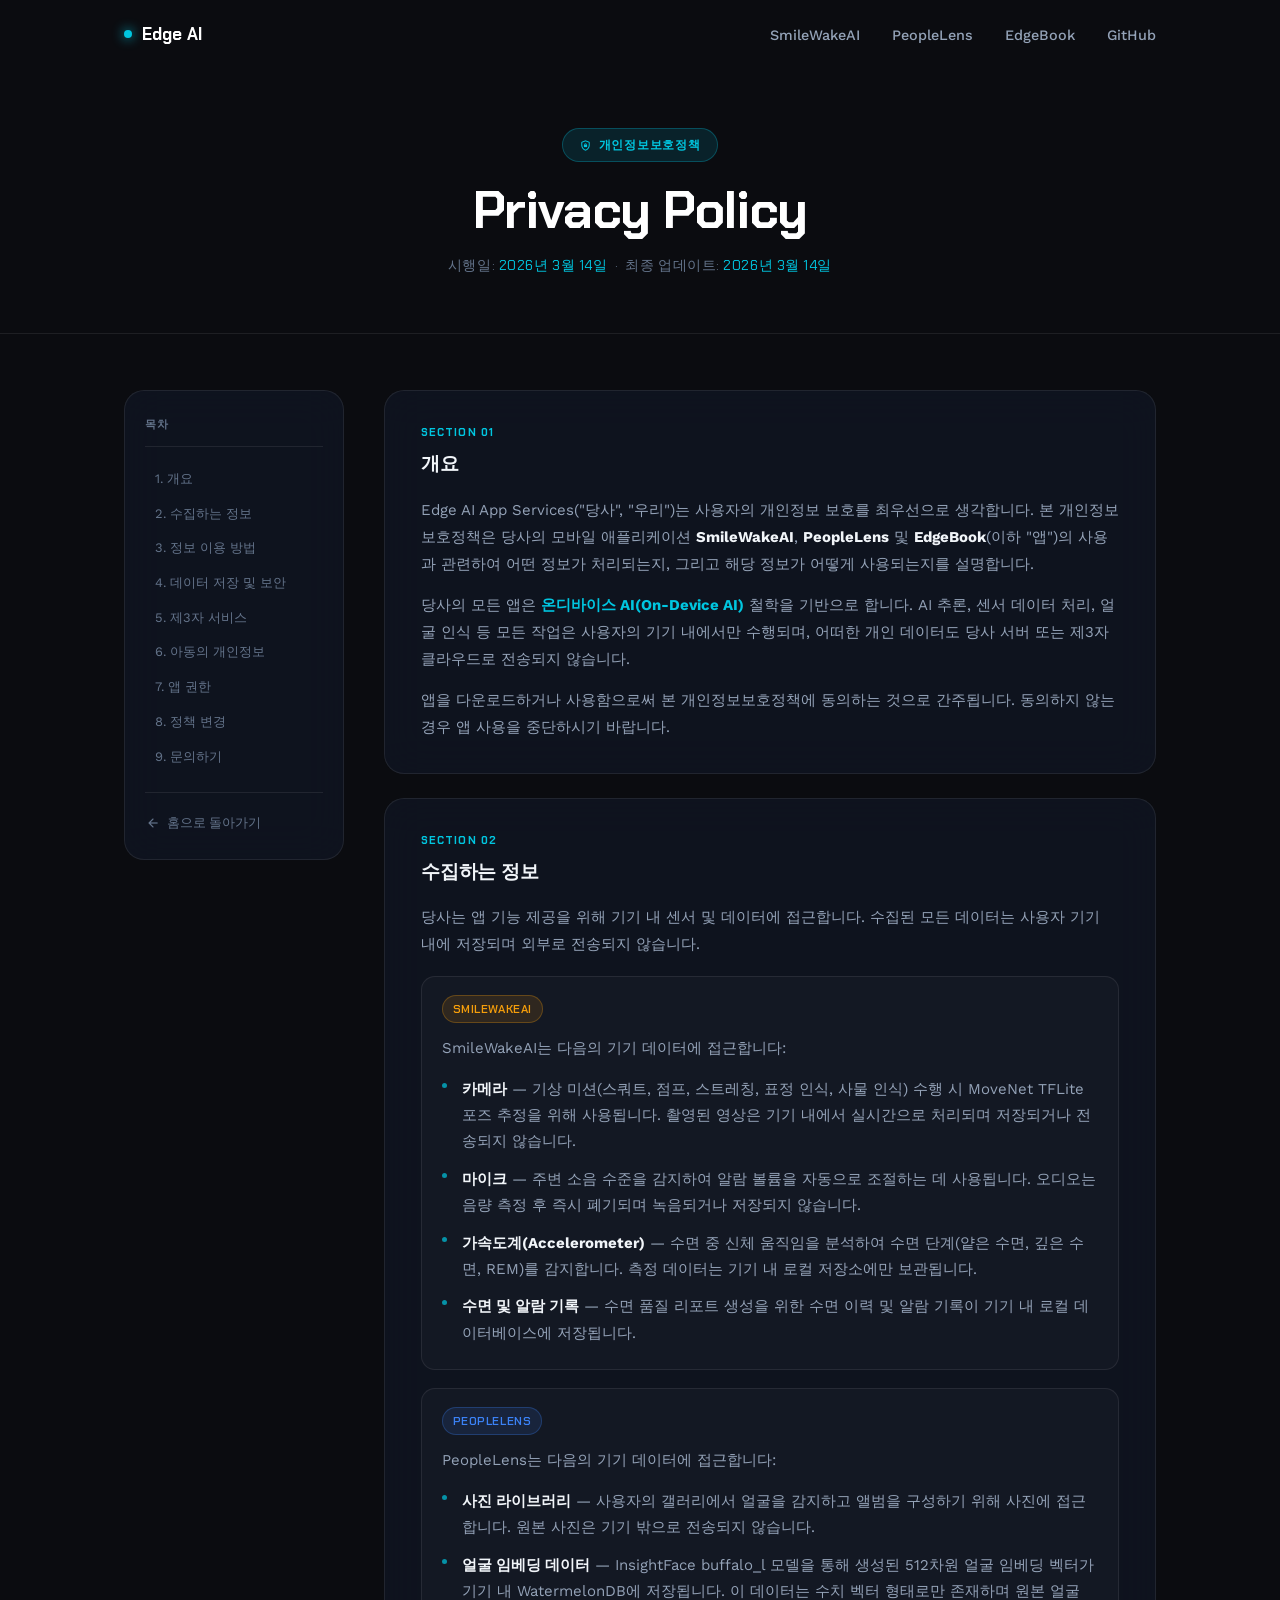
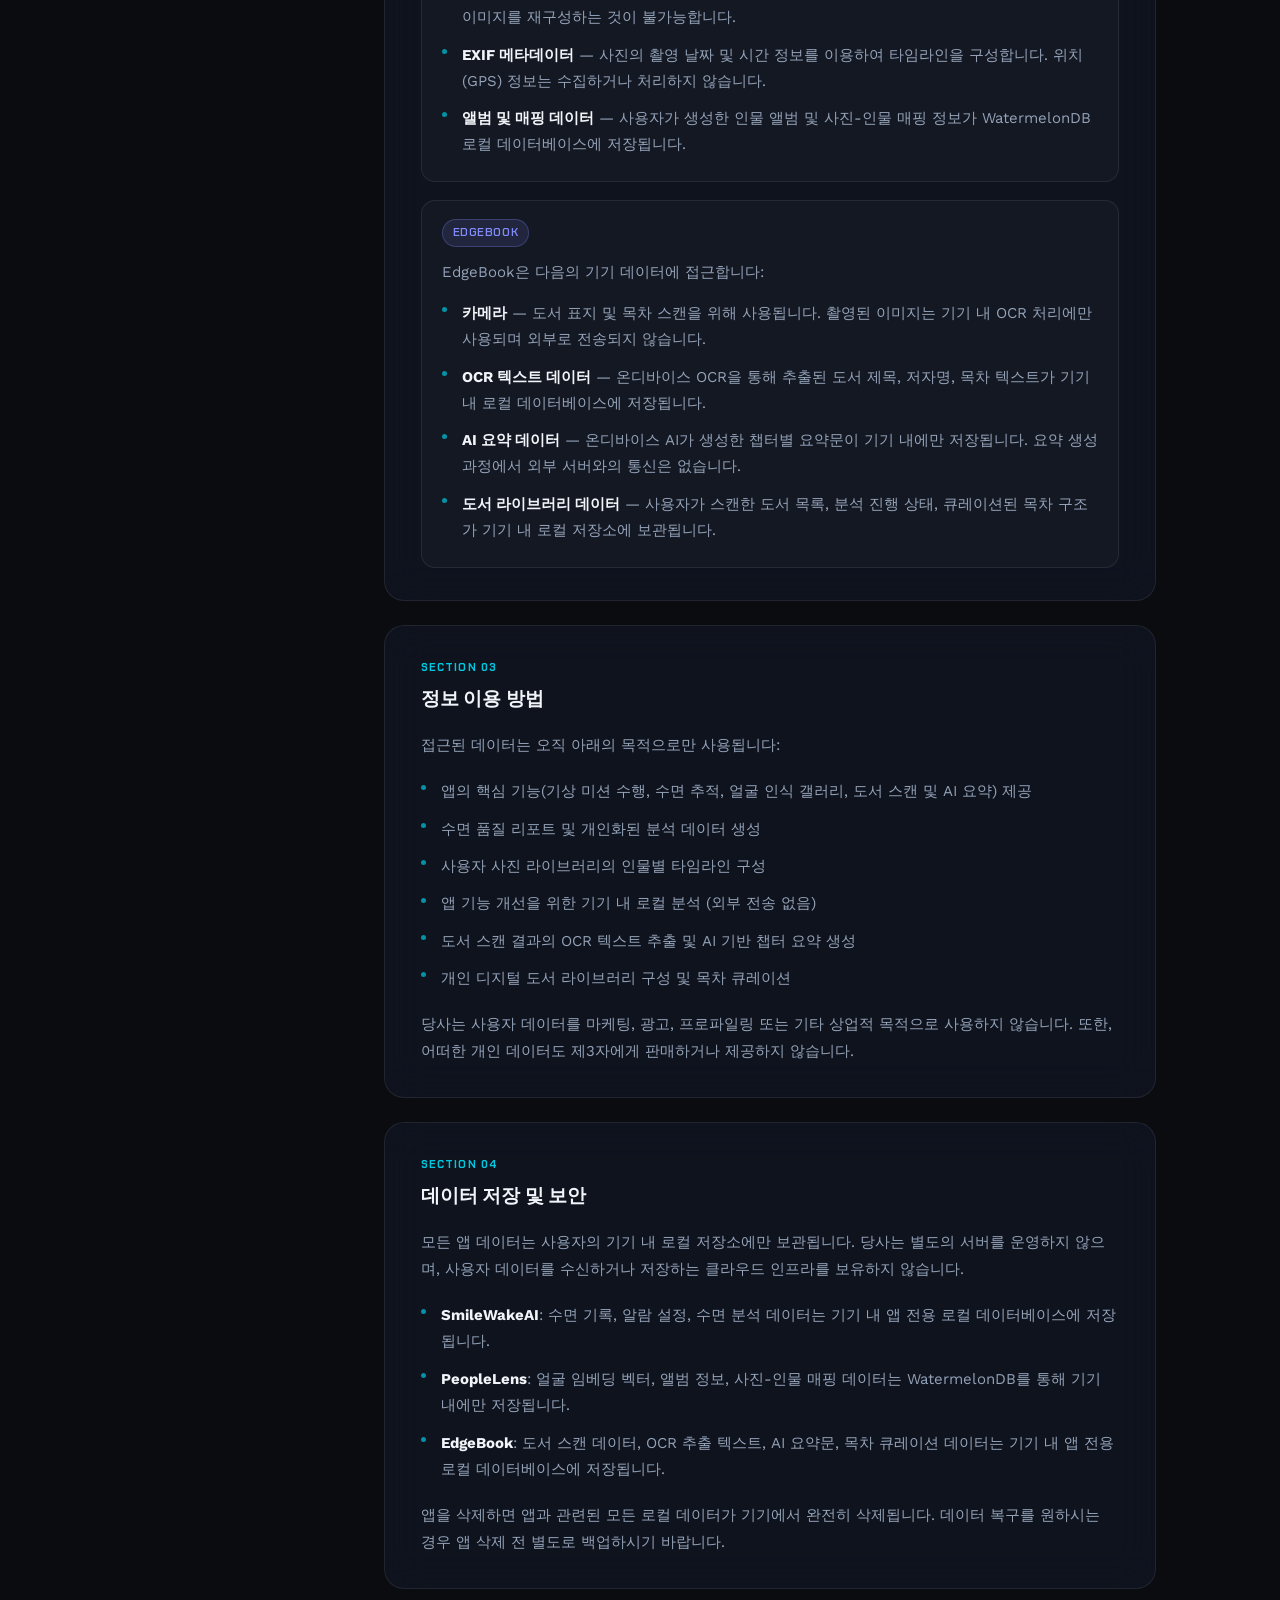
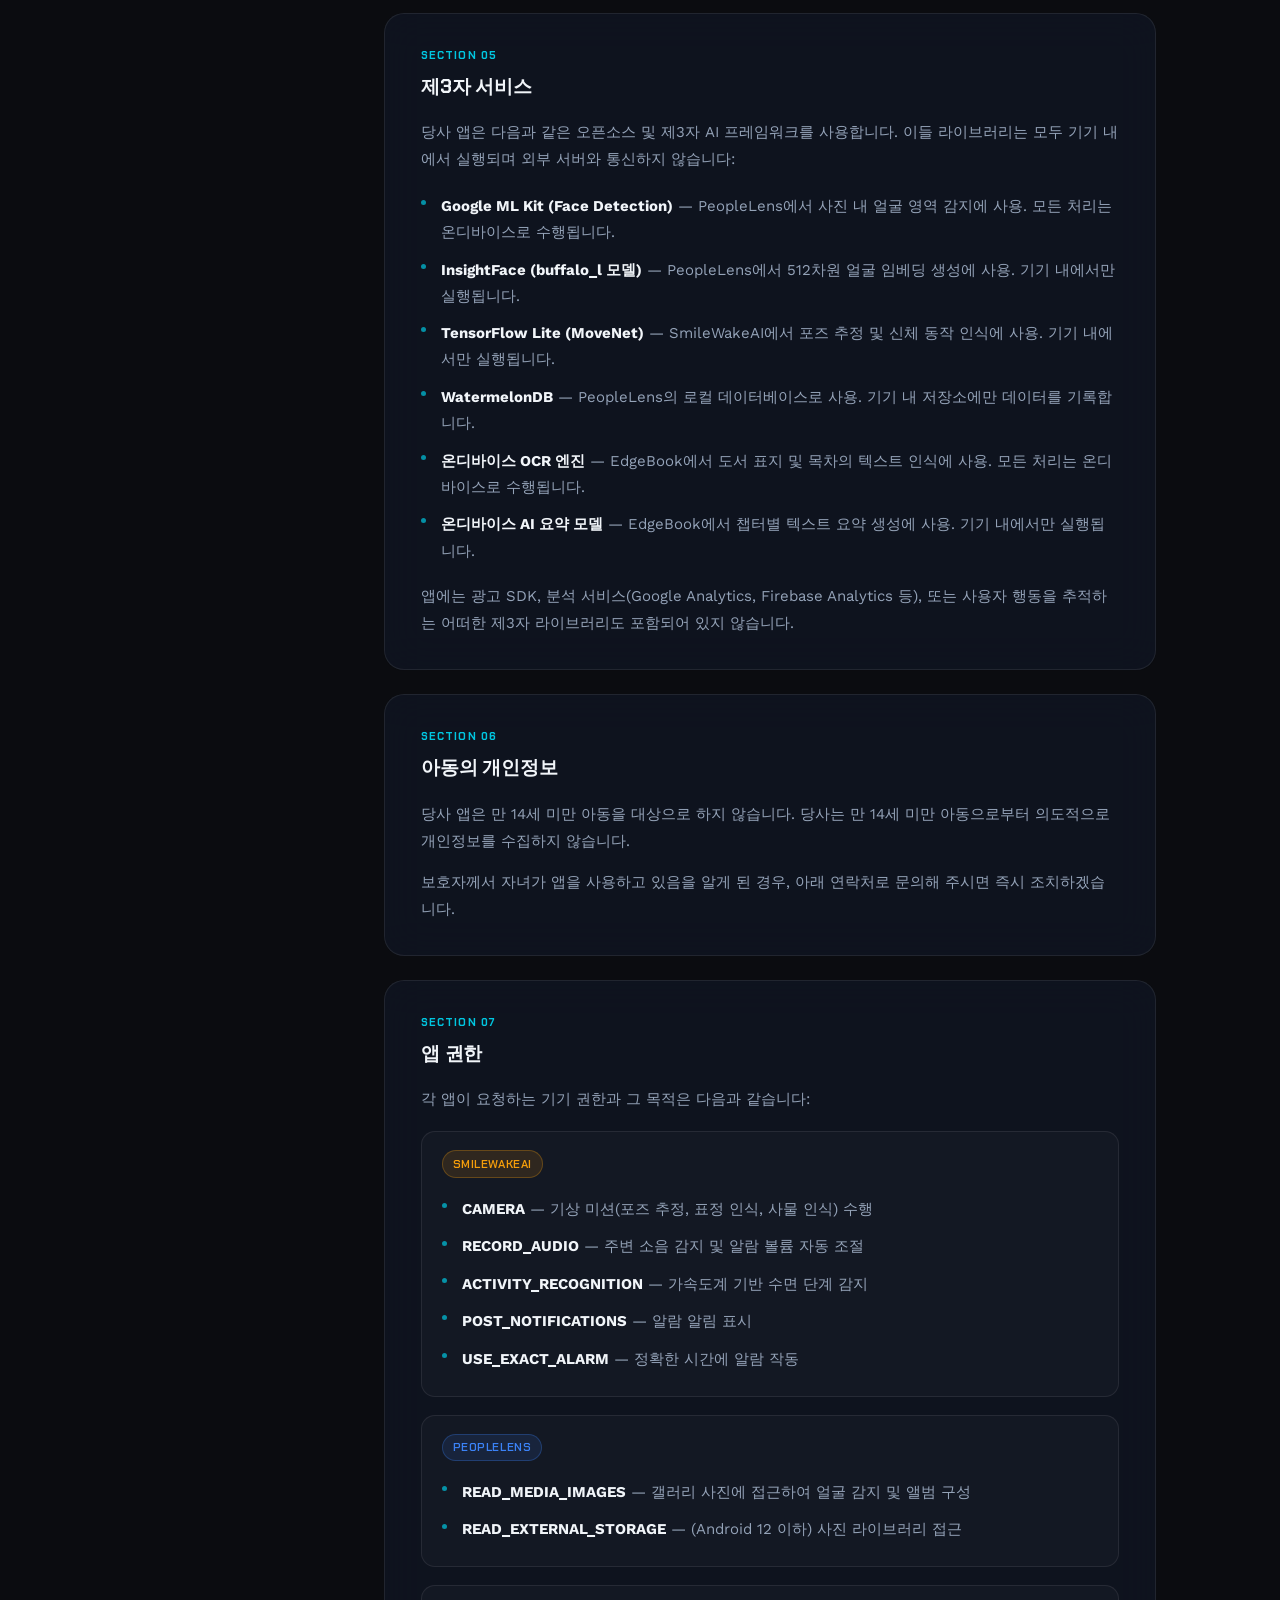
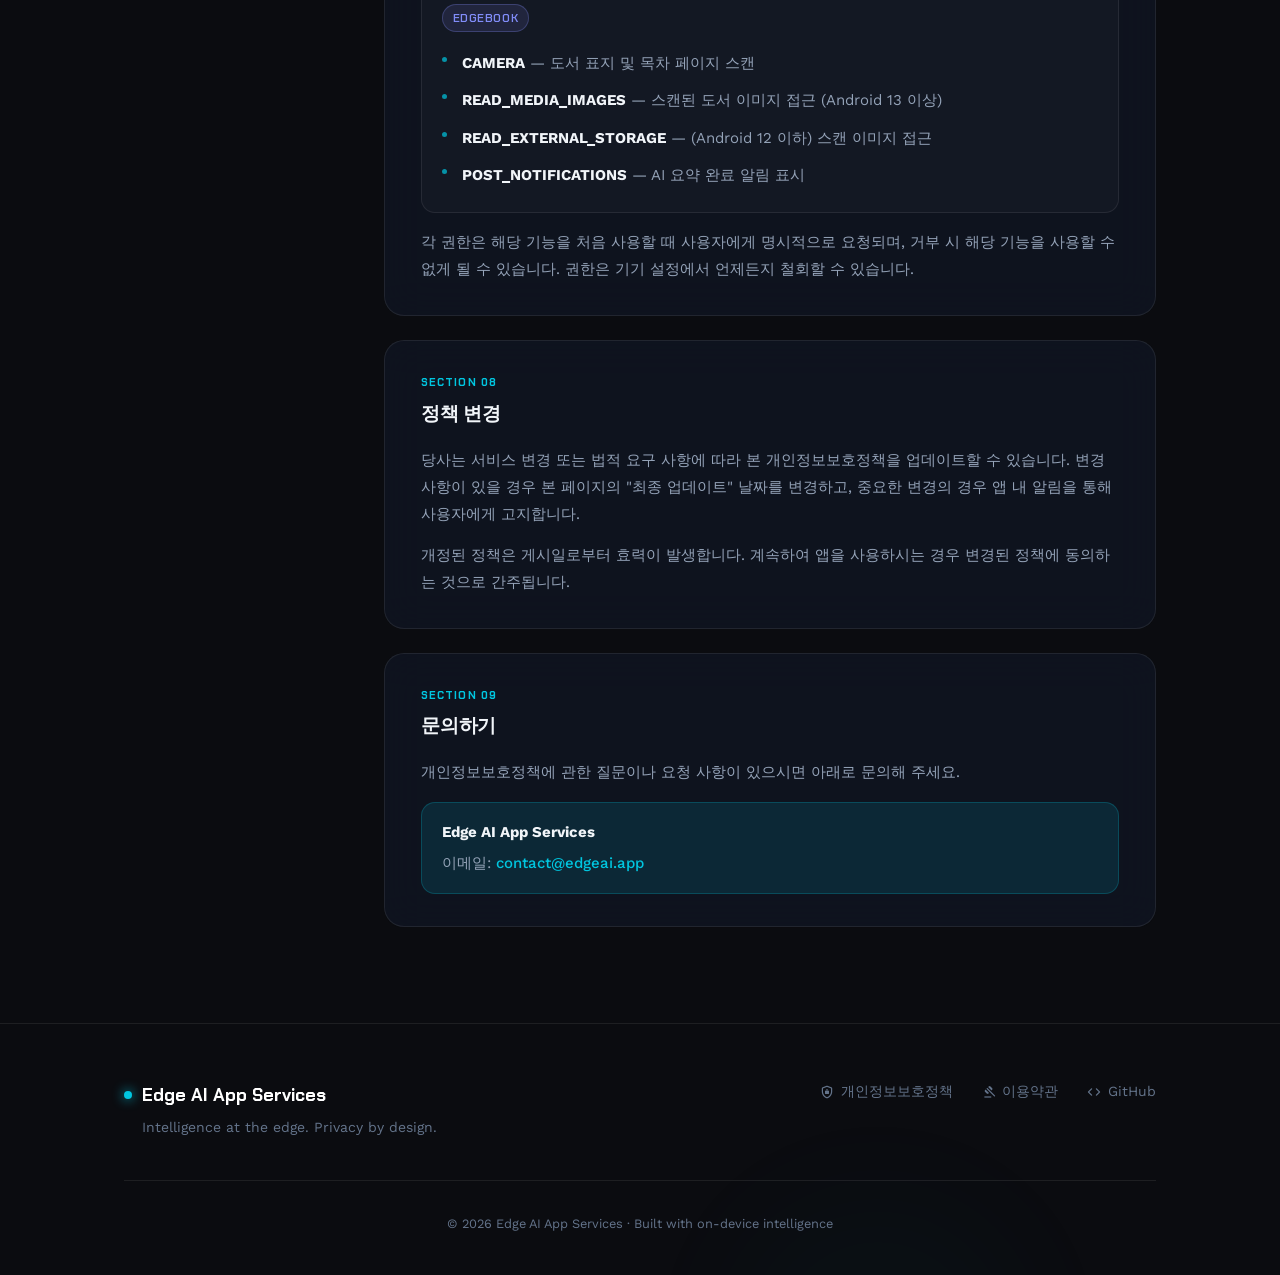
==== commit 98910d2d: "legal: EdgeBook 개인정보·이용약관 및 법적 페이지 스타일 반영 Made-with: Cursor" ====
--- a/privacy-policy/index.html
+++ b/privacy-policy/index.html
@@ -4,7 +4,7 @@
   <meta charset="UTF-8" />
   <meta name="viewport" content="width=device-width, initial-scale=1.0" />
   <title>개인정보보호정책 — Edge AI App Services</title>
-  <meta name="description" content="Edge AI App Services 개인정보보호정책. SmileWakeAI 및 PeopleLens 앱은 모든 AI 처리를 기기 내에서 수행하며, 개인 데이터를 서버로 전송하지 않습니다." />
+  <meta name="description" content="Edge AI App Services 개인정보보호정책. SmileWakeAI, PeopleLens 및 EdgeBook 앱은 모든 AI 처리를 기기 내에서 수행하며, 개인 데이터를 서버로 전송하지 않습니다." />
 
   <!-- Google Fonts: Chakra Petch + Work Sans -->
   <link rel="preconnect" href="https://fonts.googleapis.com" />
@@ -32,6 +32,7 @@
       <ul class="nav-links" role="list">
         <li><a href="/#smilwakeai">SmileWakeAI</a></li>
         <li><a href="/#peoplelens">PeopleLens</a></li>
+        <li><a href="/#edgebook">EdgeBook</a></li>
         <li>
           <a href="https://github.com/kbk109-dev" target="_blank" rel="noopener noreferrer">
             GitHub
@@ -97,8 +98,9 @@
             <h2 id="overview-heading">개요</h2>
             <p>
               Edge AI App Services("당사", "우리")는 사용자의 개인정보 보호를 최우선으로 생각합니다.
-              본 개인정보보호정책은 당사의 모바일 애플리케이션 <strong style="color: var(--color-heading);">SmileWakeAI</strong> 및
-              <strong style="color: var(--color-heading);">PeopleLens</strong>(이하 "앱")의 사용과 관련하여
+              본 개인정보보호정책은 당사의 모바일 애플리케이션 <strong style="color: var(--color-heading);">SmileWakeAI</strong>,
+              <strong style="color: var(--color-heading);">PeopleLens</strong> 및
+              <strong style="color: var(--color-heading);">EdgeBook</strong>(이하 "앱")의 사용과 관련하여
               어떤 정보가 처리되는지, 그리고 해당 정보가 어떻게 사용되는지를 설명합니다.
             </p>
             <p>
@@ -146,6 +148,20 @@
                 <li><strong style="color: var(--color-heading);">얼굴 임베딩 데이터</strong> — InsightFace buffalo_l 모델을 통해 생성된 512차원 얼굴 임베딩 벡터가 기기 내 WatermelonDB에 저장됩니다. 이 데이터는 수치 벡터 형태로만 존재하며 원본 얼굴 이미지를 재구성하는 것이 불가능합니다.</li>
                 <li><strong style="color: var(--color-heading);">EXIF 메타데이터</strong> — 사진의 촬영 날짜 및 시간 정보를 이용하여 타임라인을 구성합니다. 위치(GPS) 정보는 수집하거나 처리하지 않습니다.</li>
                 <li><strong style="color: var(--color-heading);">앨범 및 매핑 데이터</strong> — 사용자가 생성한 인물 앨범 및 사진-인물 매핑 정보가 WatermelonDB 로컬 데이터베이스에 저장됩니다.</li>
+              </ul>
+            </div>
+
+            <!-- EdgeBook subsection -->
+            <div class="legal-subsection">
+              <div class="legal-subsection-title">
+                <span class="app-tag indigo">EdgeBook</span>
+              </div>
+              <p>EdgeBook은 다음의 기기 데이터에 접근합니다:</p>
+              <ul>
+                <li><strong style="color: var(--color-heading);">카메라</strong> — 도서 표지 및 목차 스캔을 위해 사용됩니다. 촬영된 이미지는 기기 내 OCR 처리에만 사용되며 외부로 전송되지 않습니다.</li>
+                <li><strong style="color: var(--color-heading);">OCR 텍스트 데이터</strong> — 온디바이스 OCR을 통해 추출된 도서 제목, 저자명, 목차 텍스트가 기기 내 로컬 데이터베이스에 저장됩니다.</li>
+                <li><strong style="color: var(--color-heading);">AI 요약 데이터</strong> — 온디바이스 AI가 생성한 챕터별 요약문이 기기 내에만 저장됩니다. 요약 생성 과정에서 외부 서버와의 통신은 없습니다.</li>
+                <li><strong style="color: var(--color-heading);">도서 라이브러리 데이터</strong> — 사용자가 스캔한 도서 목록, 분석 진행 상태, 큐레이션된 목차 구조가 기기 내 로컬 저장소에 보관됩니다.</li>
               </ul>
             </div>
           </section>
@@ -156,10 +172,12 @@
             <h2 id="how-use-heading">정보 이용 방법</h2>
             <p>접근된 데이터는 오직 아래의 목적으로만 사용됩니다:</p>
             <ul>
-              <li>앱의 핵심 기능(기상 미션 수행, 수면 추적, 얼굴 인식 갤러리) 제공</li>
+              <li>앱의 핵심 기능(기상 미션 수행, 수면 추적, 얼굴 인식 갤러리, 도서 스캔 및 AI 요약) 제공</li>
               <li>수면 품질 리포트 및 개인화된 분석 데이터 생성</li>
               <li>사용자 사진 라이브러리의 인물별 타임라인 구성</li>
               <li>앱 기능 개선을 위한 기기 내 로컬 분석 (외부 전송 없음)</li>
+              <li>도서 스캔 결과의 OCR 텍스트 추출 및 AI 기반 챕터 요약 생성</li>
+              <li>개인 디지털 도서 라이브러리 구성 및 목차 큐레이션</li>
             </ul>
             <p>
               당사는 사용자 데이터를 마케팅, 광고, 프로파일링 또는 기타 상업적 목적으로
@@ -179,6 +197,7 @@
             <ul>
               <li><strong style="color: var(--color-heading);">SmileWakeAI</strong>: 수면 기록, 알람 설정, 수면 분석 데이터는 기기 내 앱 전용 로컬 데이터베이스에 저장됩니다.</li>
               <li><strong style="color: var(--color-heading);">PeopleLens</strong>: 얼굴 임베딩 벡터, 앨범 정보, 사진-인물 매핑 데이터는 WatermelonDB를 통해 기기 내에만 저장됩니다.</li>
+              <li><strong style="color: var(--color-heading);">EdgeBook</strong>: 도서 스캔 데이터, OCR 추출 텍스트, AI 요약문, 목차 큐레이션 데이터는 기기 내 앱 전용 로컬 데이터베이스에 저장됩니다.</li>
             </ul>
             <p>
               앱을 삭제하면 앱과 관련된 모든 로컬 데이터가 기기에서 완전히 삭제됩니다.
@@ -199,6 +218,8 @@
               <li><strong style="color: var(--color-heading);">InsightFace (buffalo_l 모델)</strong> — PeopleLens에서 512차원 얼굴 임베딩 생성에 사용. 기기 내에서만 실행됩니다.</li>
               <li><strong style="color: var(--color-heading);">TensorFlow Lite (MoveNet)</strong> — SmileWakeAI에서 포즈 추정 및 신체 동작 인식에 사용. 기기 내에서만 실행됩니다.</li>
               <li><strong style="color: var(--color-heading);">WatermelonDB</strong> — PeopleLens의 로컬 데이터베이스로 사용. 기기 내 저장소에만 데이터를 기록합니다.</li>
+              <li><strong style="color: var(--color-heading);">온디바이스 OCR 엔진</strong> — EdgeBook에서 도서 표지 및 목차의 텍스트 인식에 사용. 모든 처리는 온디바이스로 수행됩니다.</li>
+              <li><strong style="color: var(--color-heading);">온디바이스 AI 요약 모델</strong> — EdgeBook에서 챕터별 텍스트 요약 생성에 사용. 기기 내에서만 실행됩니다.</li>
             </ul>
             <p>
               앱에는 광고 SDK, 분석 서비스(Google Analytics, Firebase Analytics 등),
@@ -246,6 +267,18 @@
               <ul>
                 <li><strong style="color: var(--color-heading);">READ_MEDIA_IMAGES</strong> — 갤러리 사진에 접근하여 얼굴 감지 및 앨범 구성</li>
                 <li><strong style="color: var(--color-heading);">READ_EXTERNAL_STORAGE</strong> — (Android 12 이하) 사진 라이브러리 접근</li>
+              </ul>
+            </div>
+
+            <div class="legal-subsection">
+              <div class="legal-subsection-title">
+                <span class="app-tag indigo">EdgeBook</span>
+              </div>
+              <ul>
+                <li><strong style="color: var(--color-heading);">CAMERA</strong> — 도서 표지 및 목차 페이지 스캔</li>
+                <li><strong style="color: var(--color-heading);">READ_MEDIA_IMAGES</strong> — 스캔된 도서 이미지 접근 (Android 13 이상)</li>
+                <li><strong style="color: var(--color-heading);">READ_EXTERNAL_STORAGE</strong> — (Android 12 이하) 스캔 이미지 접근</li>
+                <li><strong style="color: var(--color-heading);">POST_NOTIFICATIONS</strong> — AI 요약 완료 알림 표시</li>
               </ul>
             </div>
 
--- a/assets/css/styles.css
+++ b/assets/css/styles.css
@@ -20,6 +20,8 @@
   --color-amber-dim:     rgba(245, 158, 11, 0.12);
   --color-blue:          #3B82F6;
   --color-blue-dim:      rgba(59, 130, 246, 0.12);
+  --color-indigo:        #818CF8;
+  --color-indigo-dim:    rgba(129, 140, 248, 0.12);
 
   /* Text */
   --color-text:          #94A3B8;
@@ -47,6 +49,7 @@
   --shadow-glow-cyan:    0 0 60px rgba(0, 198, 224, 0.18);
   --shadow-glow-amber:   0 0 60px rgba(245, 158, 11, 0.15);
   --shadow-glow-blue:    0 0 60px rgba(59, 130, 246, 0.18);
+  --shadow-glow-indigo:  0 0 60px rgba(129, 140, 248, 0.18);
 }
 
 /* ── Reset ────────────────────────────────────────── */
@@ -148,6 +151,12 @@
   animation: drift-c 11s ease-in-out infinite;
 }
 
+.orb-indigo {
+  background: radial-gradient(circle, var(--color-indigo) 0%, transparent 65%);
+  opacity: 0.12;
+  animation: drift-d 13s ease-in-out infinite;
+}
+
 @keyframes drift-a {
   0%, 100% { transform: translate(0, 0); }
   33%       { transform: translate(40px, -25px); }
@@ -163,6 +172,12 @@
 @keyframes drift-c {
   0%, 100% { transform: translate(0, 0); }
   50%       { transform: translate(25px, 35px); }
+}
+
+@keyframes drift-d {
+  0%, 100% { transform: translate(0, 0); }
+  35%       { transform: translate(-30px, 40px); }
+  65%       { transform: translate(35px, -15px); }
 }
 
 /* ── Glass Card ───────────────────────────────────── */
@@ -197,7 +212,8 @@
 
 .badge-cyan  { background: var(--color-cyan-dim);  color: var(--color-cyan);  border: 1px solid rgba(0, 198, 224, 0.28); }
 .badge-amber { background: var(--color-amber-dim); color: var(--color-amber); border: 1px solid rgba(245, 158, 11, 0.28); }
-.badge-blue  { background: var(--color-blue-dim);  color: var(--color-blue);  border: 1px solid rgba(59, 130, 246, 0.28); }
+.badge-blue   { background: var(--color-blue-dim);  color: var(--color-blue);  border: 1px solid rgba(59, 130, 246, 0.28); }
+.badge-indigo { background: var(--color-indigo-dim); color: var(--color-indigo); border: 1px solid rgba(129, 140, 248, 0.28); }
 
 /* ── NAV ──────────────────────────────────────────── */
 .nav {
@@ -477,6 +493,17 @@
   pointer-events: none;
 }
 
+.glow-indigo::before {
+  content: '';
+  position: absolute;
+  top: -250px;
+  right: -200px;
+  width: 650px;
+  height: 650px;
+  background: radial-gradient(circle, rgba(129, 140, 248, 0.07) 0%, transparent 70%);
+  pointer-events: none;
+}
+
 /* App info column */
 .app-info .section-badge { margin-bottom: 1.25rem; }
 .app-info .app-title     { margin-bottom: 1rem; }
@@ -517,7 +544,8 @@
 
 .feature-icon.amber { background: var(--color-amber-dim); color: var(--color-amber); }
 .feature-icon.blue  { background: var(--color-blue-dim);  color: var(--color-blue); }
-.feature-icon.cyan  { background: var(--color-cyan-dim);  color: var(--color-cyan); }
+.feature-icon.cyan   { background: var(--color-cyan-dim);  color: var(--color-cyan); }
+.feature-icon.indigo { background: var(--color-indigo-dim); color: var(--color-indigo); }
 
 .feature-title {
   font-family: var(--font-heading);
@@ -690,6 +718,79 @@
 .face-thumb.matched .face-dot {
   background: var(--color-blue);
   box-shadow: 0 0 8px rgba(59, 130, 246, 0.5);
+}
+
+/* Book list (EdgeBook) */
+.book-list {
+  width: 100%;
+  display: flex;
+  flex-direction: column;
+  gap: 0.4rem;
+  margin-top: 0.875rem;
+  flex-shrink: 0;
+}
+
+.book-item {
+  display: flex;
+  align-items: center;
+  gap: 0.5rem;
+  padding: 0.4rem 0.5rem;
+  border-radius: 6px;
+  background: rgba(129, 140, 248, 0.08);
+  border: 1px solid rgba(129, 140, 248, 0.15);
+}
+
+.book-thumb {
+  width: 28px;
+  height: 36px;
+  border-radius: 3px;
+  background: rgba(129, 140, 248, 0.18);
+  border: 1px solid rgba(129, 140, 248, 0.3);
+  flex-shrink: 0;
+}
+
+.book-info {
+  flex: 1;
+  min-width: 0;
+}
+
+.book-title {
+  font-size: 0.5rem;
+  font-family: var(--font-heading);
+  font-weight: 600;
+  color: rgba(255, 255, 255, 0.75);
+  white-space: nowrap;
+  overflow: hidden;
+  text-overflow: ellipsis;
+}
+
+.book-author {
+  font-size: 0.4rem;
+  color: rgba(255, 255, 255, 0.3);
+  font-family: var(--font-heading);
+}
+
+.book-status {
+  font-size: 0.4rem;
+  font-weight: 700;
+  font-family: var(--font-heading);
+  padding: 0.15rem 0.35rem;
+  border-radius: var(--radius-pill);
+  letter-spacing: 0.04em;
+  text-transform: uppercase;
+  flex-shrink: 0;
+}
+
+.book-status.complete {
+  background: rgba(129, 140, 248, 0.18);
+  color: var(--color-indigo);
+  border: 1px solid rgba(129, 140, 248, 0.35);
+}
+
+.book-status.analyzing {
+  background: rgba(0, 198, 224, 0.12);
+  color: var(--color-cyan);
+  border: 1px solid rgba(0, 198, 224, 0.28);
 }
 
 /* Phone stat number */
@@ -746,7 +847,8 @@
 
 .phone-float-badge.amber .fb-val { color: var(--color-amber); }
 .phone-float-badge.cyan  .fb-val { color: var(--color-cyan); }
-.phone-float-badge.blue  .fb-val { color: var(--color-blue); }
+.phone-float-badge.blue   .fb-val { color: var(--color-blue); }
+.phone-float-badge.indigo .fb-val { color: var(--color-indigo); }
 
 .phone-float-badge.pos-tr {
   top: 2.5rem;
--- a/assets/css/legal.css
+++ b/assets/css/legal.css
@@ -231,6 +231,12 @@
   border: 1px solid rgba(59, 130, 246, 0.28);
 }
 
+.app-tag.indigo {
+  background: var(--color-indigo-dim);
+  color: var(--color-indigo);
+  border: 1px solid rgba(129, 140, 248, 0.28);
+}
+
 /* Sub-section (per-app block) */
 .legal-subsection {
   margin-top: 1.125rem;
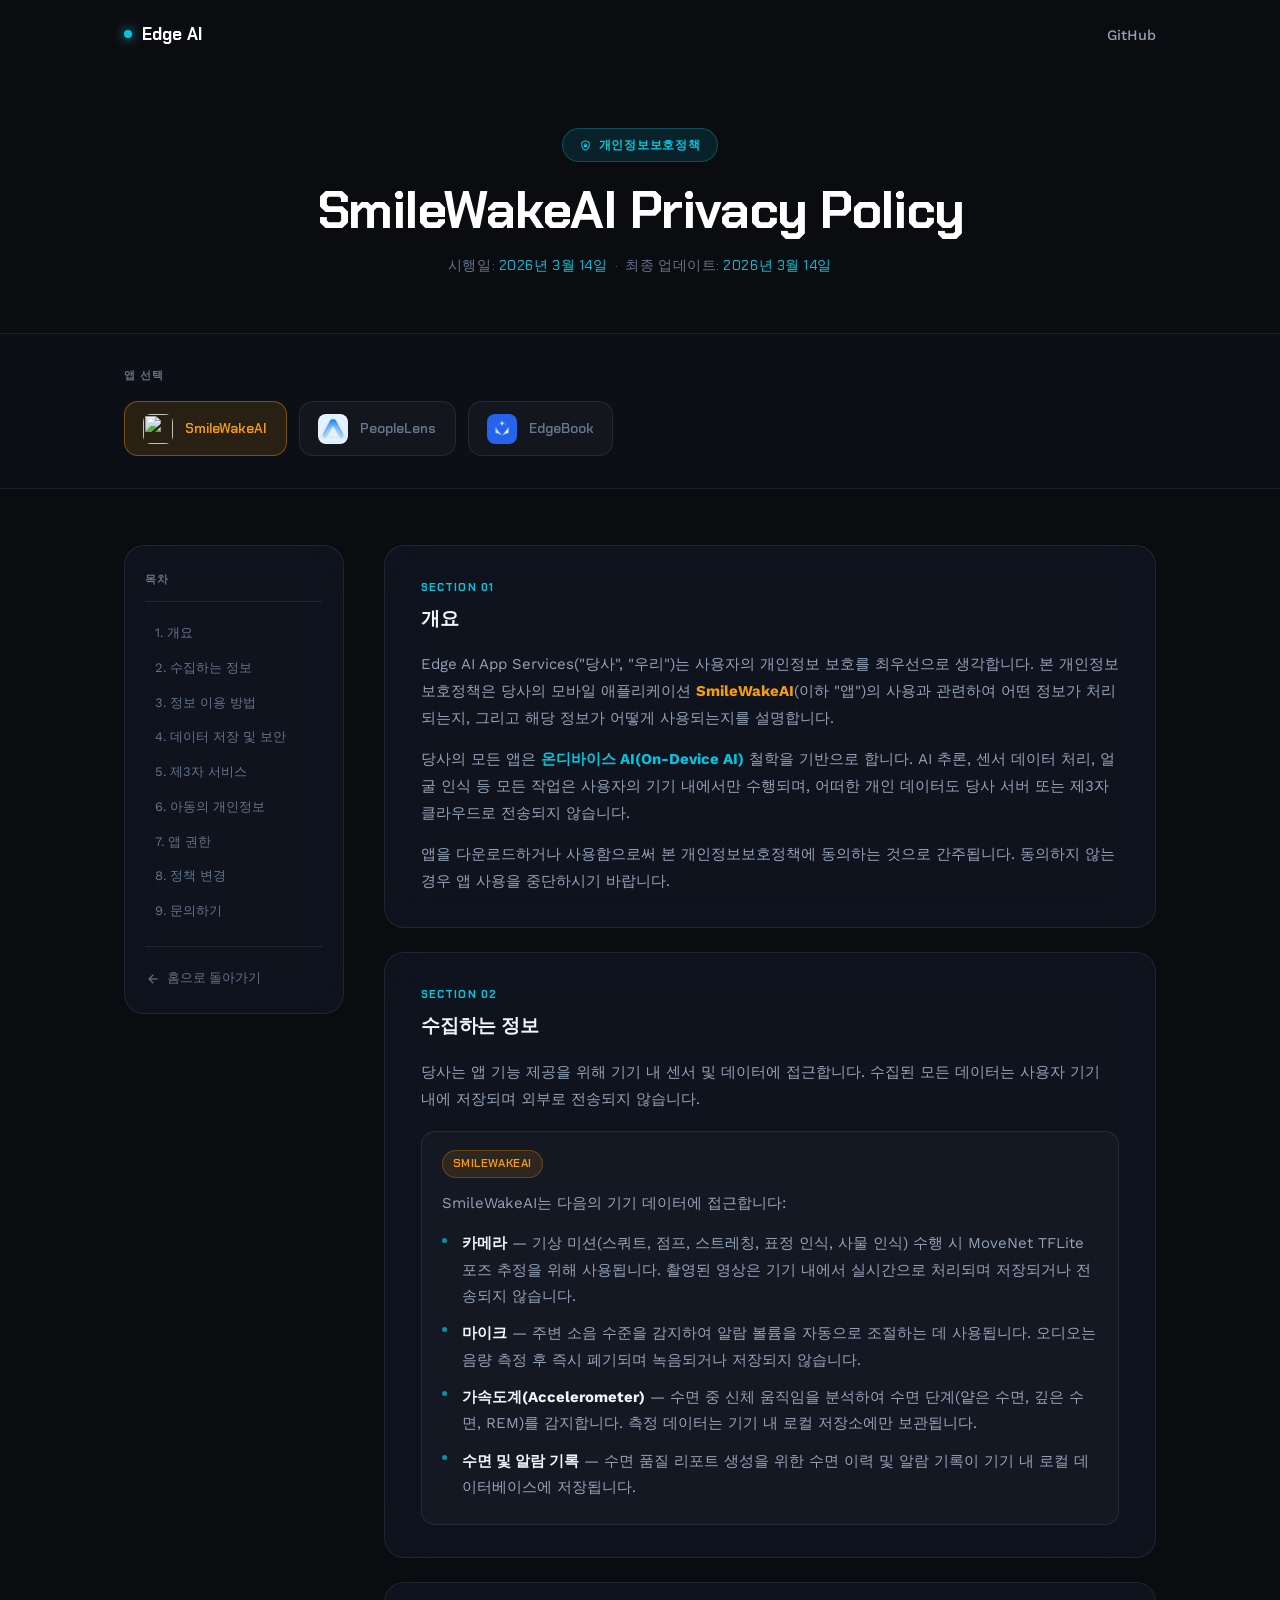
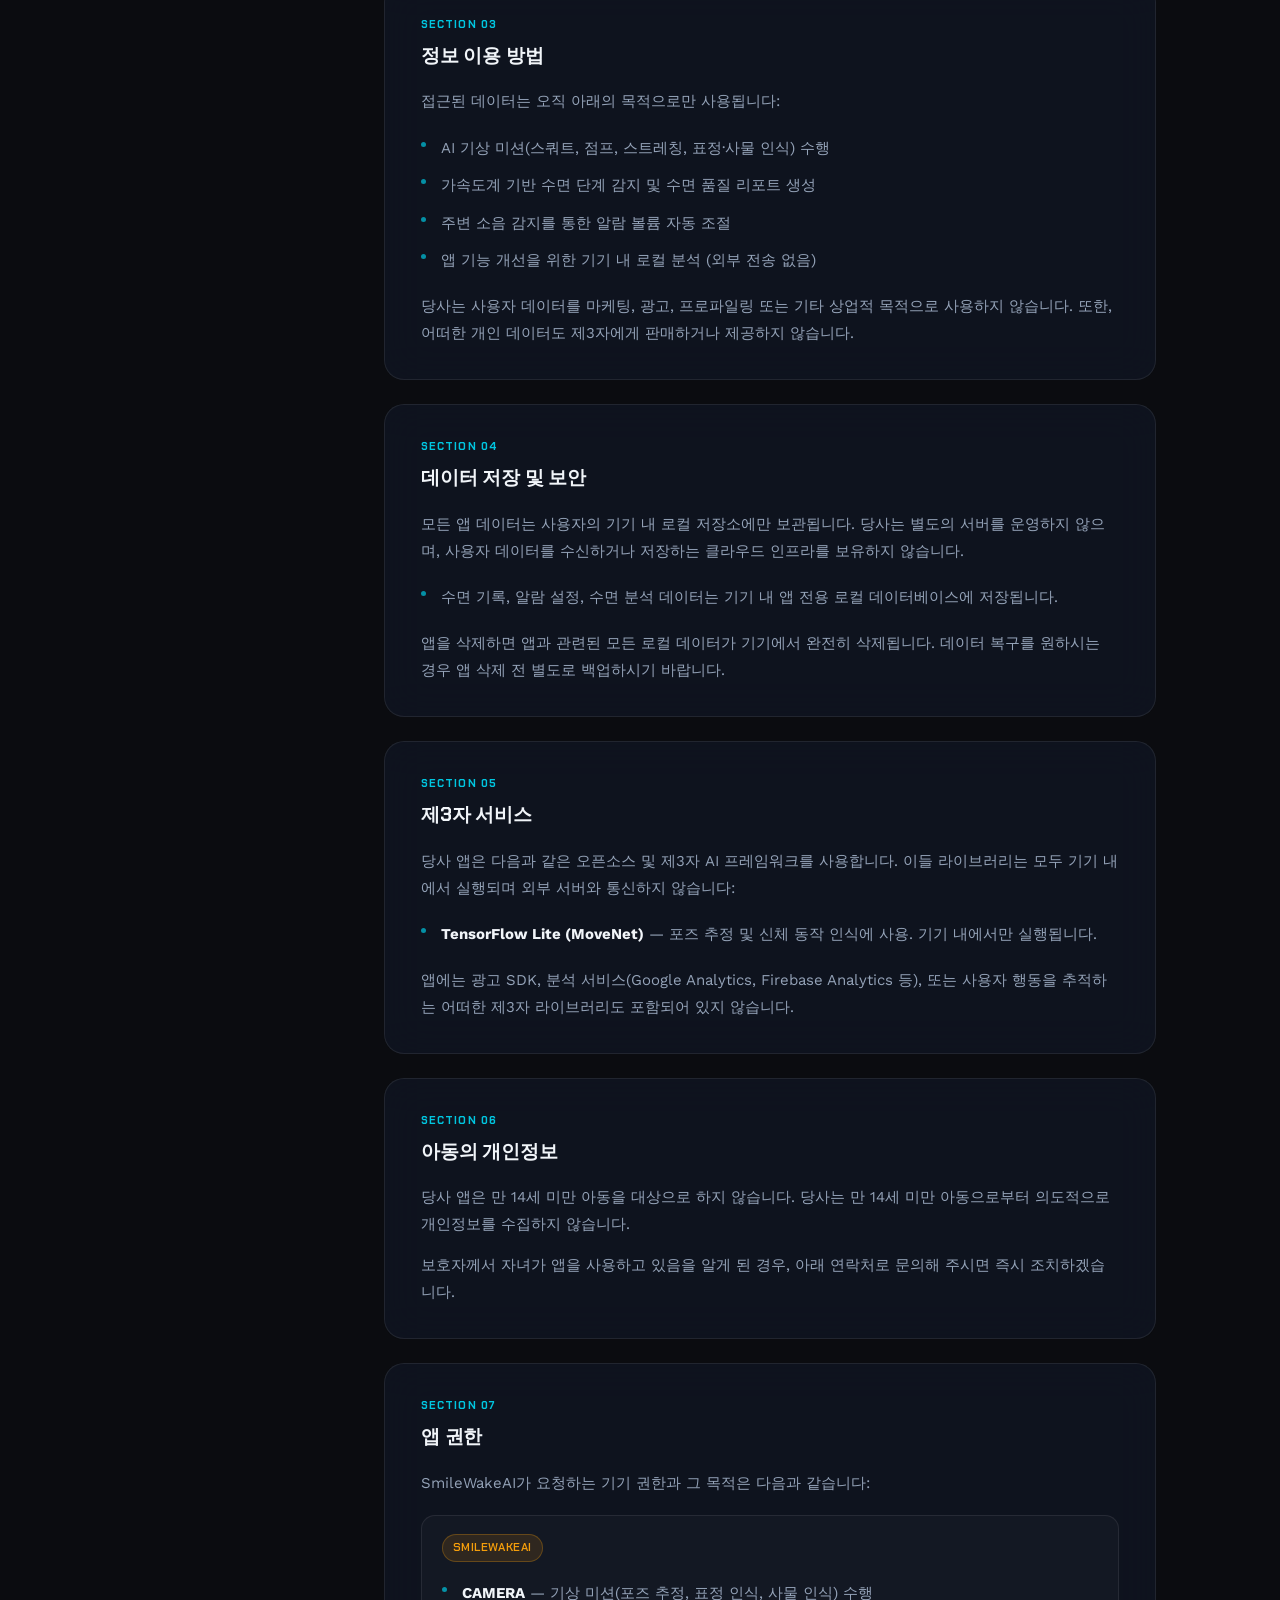
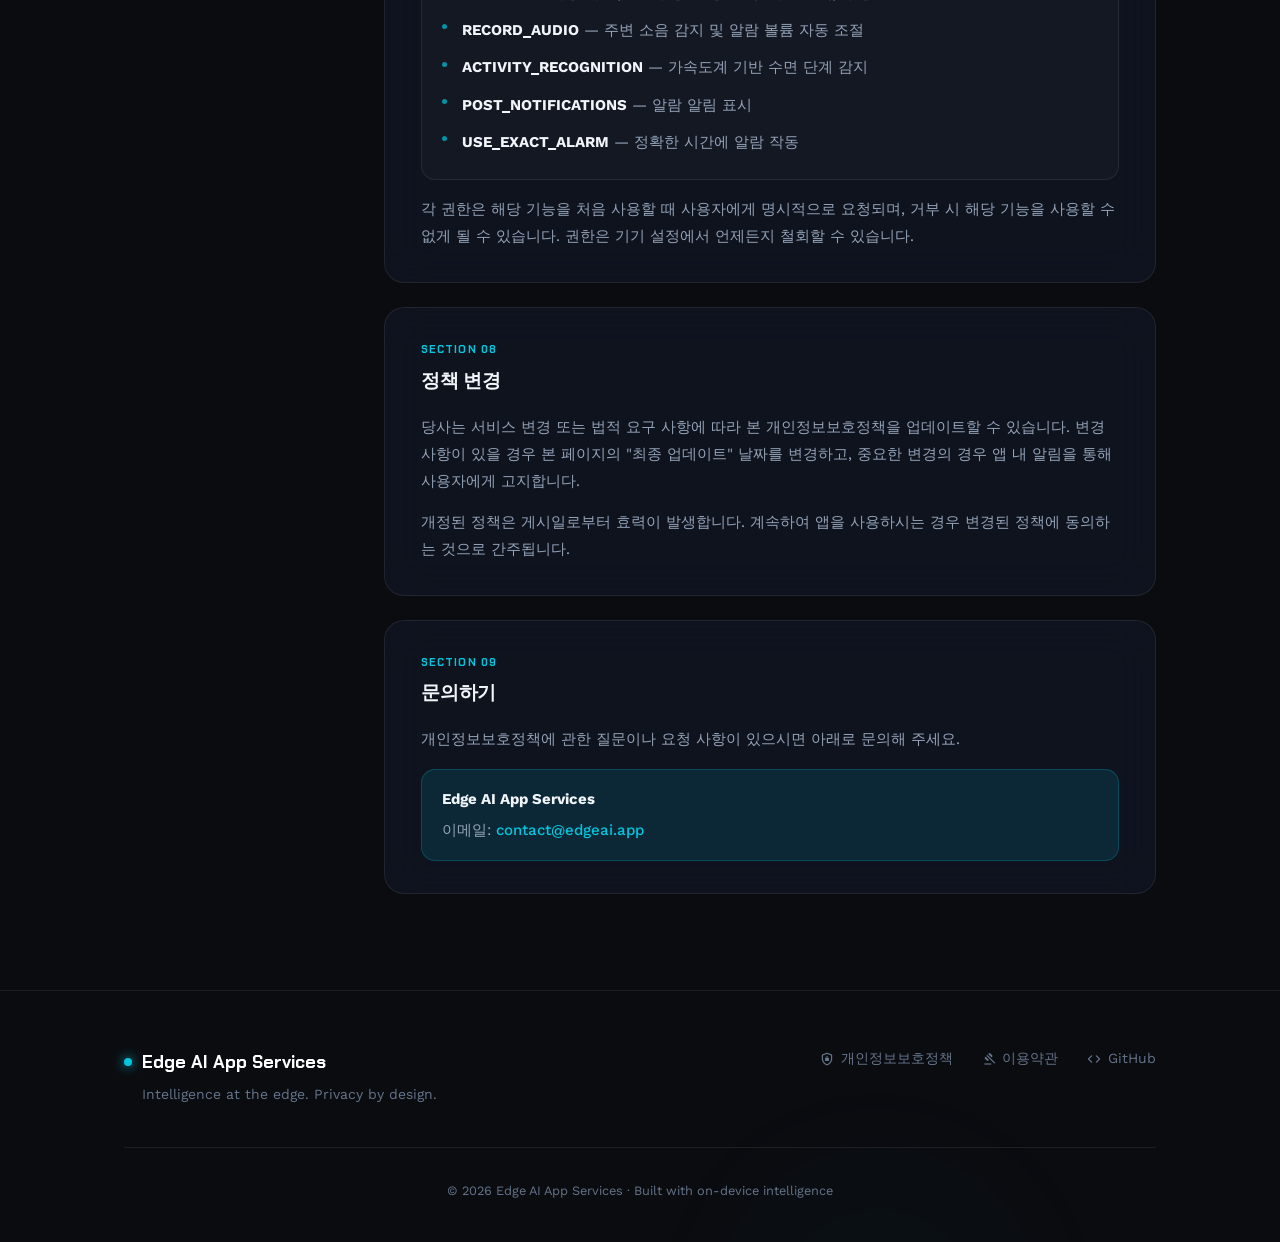
==== commit ecdc95c7: "feat: 법적 페이지 앱 선택기 및 앱별 문구 필터 적용 Made-with: Cursor" ====
--- a/privacy-policy/index.html
+++ b/privacy-policy/index.html
@@ -30,9 +30,6 @@
         Edge AI
       </a>
       <ul class="nav-links" role="list">
-        <li><a href="/#smilwakeai">SmileWakeAI</a></li>
-        <li><a href="/#peoplelens">PeopleLens</a></li>
-        <li><a href="/#edgebook">EdgeBook</a></li>
         <li>
           <a href="https://github.com/kbk109-dev" target="_blank" rel="noopener noreferrer">
             GitHub
@@ -53,12 +50,35 @@
           개인정보보호정책
         </span>
       </div>
-      <h1 class="legal-hero-title">Privacy Policy</h1>
+      <h1 class="legal-hero-title"><span id="hero-app-name">SmileWakeAI</span> Privacy Policy</h1>
       <p class="legal-hero-meta">
         시행일: <span>2026년 3월 14일</span> &nbsp;·&nbsp; 최종 업데이트: <span>2026년 3월 14일</span>
       </p>
     </div>
   </header>
+
+  <!-- ════════════════════════════════════════════════
+       APP SELECTOR
+  ════════════════════════════════════════════════ -->
+  <div class="app-selector" role="region" aria-label="앱 선택">
+    <div class="container">
+      <div class="app-selector-label">앱 선택</div>
+      <div class="app-selector-grid">
+        <button class="app-selector-card active" data-filter="smilewakeai" type="button">
+          <img src="../assets/images/smileWakeAI-icon.png" alt="" class="app-selector-icon" />
+          SmileWakeAI
+        </button>
+        <button class="app-selector-card" data-filter="peoplelens" type="button">
+          <img src="../assets/images/peoplelens-icon.png" alt="" class="app-selector-icon" />
+          PeopleLens
+        </button>
+        <button class="app-selector-card" data-filter="edgebook" type="button">
+          <img src="../assets/images/edgebook-icon.png" alt="" class="app-selector-icon" />
+          EdgeBook
+        </button>
+      </div>
+    </div>
+  </div>
 
   <!-- ════════════════════════════════════════════════
        LEGAL CONTENT
@@ -96,11 +116,19 @@
           <section class="legal-section" id="overview" aria-labelledby="overview-heading">
             <div class="legal-section-num">Section 01</div>
             <h2 id="overview-heading">개요</h2>
-            <p>
+            <p data-app="smilewakeai">
               Edge AI App Services("당사", "우리")는 사용자의 개인정보 보호를 최우선으로 생각합니다.
-              본 개인정보보호정책은 당사의 모바일 애플리케이션 <strong style="color: var(--color-heading);">SmileWakeAI</strong>,
-              <strong style="color: var(--color-heading);">PeopleLens</strong> 및
-              <strong style="color: var(--color-heading);">EdgeBook</strong>(이하 "앱")의 사용과 관련하여
+              본 개인정보보호정책은 당사의 모바일 애플리케이션 <strong style="color: var(--color-amber);">SmileWakeAI</strong>(이하 "앱")의 사용과 관련하여
+              어떤 정보가 처리되는지, 그리고 해당 정보가 어떻게 사용되는지를 설명합니다.
+            </p>
+            <p data-app="peoplelens">
+              Edge AI App Services("당사", "우리")는 사용자의 개인정보 보호를 최우선으로 생각합니다.
+              본 개인정보보호정책은 당사의 모바일 애플리케이션 <strong style="color: var(--color-blue);">PeopleLens</strong>(이하 "앱")의 사용과 관련하여
+              어떤 정보가 처리되는지, 그리고 해당 정보가 어떻게 사용되는지를 설명합니다.
+            </p>
+            <p data-app="edgebook">
+              Edge AI App Services("당사", "우리")는 사용자의 개인정보 보호를 최우선으로 생각합니다.
+              본 개인정보보호정책은 당사의 모바일 애플리케이션 <strong style="color: var(--color-indigo);">EdgeBook</strong>(이하 "앱")의 사용과 관련하여
               어떤 정보가 처리되는지, 그리고 해당 정보가 어떻게 사용되는지를 설명합니다.
             </p>
             <p>
@@ -124,7 +152,7 @@
             </p>
 
             <!-- SmileWakeAI subsection -->
-            <div class="legal-subsection">
+            <div class="legal-subsection" data-app="smilewakeai">
               <div class="legal-subsection-title">
                 <span class="app-tag amber">SmileWakeAI</span>
               </div>
@@ -138,7 +166,7 @@
             </div>
 
             <!-- PeopleLens subsection -->
-            <div class="legal-subsection">
+            <div class="legal-subsection" data-app="peoplelens">
               <div class="legal-subsection-title">
                 <span class="app-tag blue">PeopleLens</span>
               </div>
@@ -152,7 +180,7 @@
             </div>
 
             <!-- EdgeBook subsection -->
-            <div class="legal-subsection">
+            <div class="legal-subsection" data-app="edgebook">
               <div class="legal-subsection-title">
                 <span class="app-tag indigo">EdgeBook</span>
               </div>
@@ -171,13 +199,23 @@
             <div class="legal-section-num">Section 03</div>
             <h2 id="how-use-heading">정보 이용 방법</h2>
             <p>접근된 데이터는 오직 아래의 목적으로만 사용됩니다:</p>
-            <ul>
-              <li>앱의 핵심 기능(기상 미션 수행, 수면 추적, 얼굴 인식 갤러리, 도서 스캔 및 AI 요약) 제공</li>
-              <li>수면 품질 리포트 및 개인화된 분석 데이터 생성</li>
-              <li>사용자 사진 라이브러리의 인물별 타임라인 구성</li>
+            <ul data-app="smilewakeai">
+              <li>AI 기상 미션(스쿼트, 점프, 스트레칭, 표정·사물 인식) 수행</li>
+              <li>가속도계 기반 수면 단계 감지 및 수면 품질 리포트 생성</li>
+              <li>주변 소음 감지를 통한 알람 볼륨 자동 조절</li>
               <li>앱 기능 개선을 위한 기기 내 로컬 분석 (외부 전송 없음)</li>
-              <li>도서 스캔 결과의 OCR 텍스트 추출 및 AI 기반 챕터 요약 생성</li>
+            </ul>
+            <ul data-app="peoplelens">
+              <li>사진 갤러리 내 얼굴 감지 및 인물별 자동 분류</li>
+              <li>얼굴 임베딩 기반 고정밀 매칭으로 인물 타임라인 앨범 구성</li>
+              <li>EXIF 메타데이터를 활용한 시간순 사진 정렬</li>
+              <li>앱 기능 개선을 위한 기기 내 로컬 분석 (외부 전송 없음)</li>
+            </ul>
+            <ul data-app="edgebook">
+              <li>도서 표지 및 목차 스캔을 통한 OCR 텍스트 추출</li>
+              <li>온디바이스 AI 기반 챕터별 요약 생성</li>
               <li>개인 디지털 도서 라이브러리 구성 및 목차 큐레이션</li>
+              <li>앱 기능 개선을 위한 기기 내 로컬 분석 (외부 전송 없음)</li>
             </ul>
             <p>
               당사는 사용자 데이터를 마케팅, 광고, 프로파일링 또는 기타 상업적 목적으로
@@ -195,9 +233,9 @@
               클라우드 인프라를 보유하지 않습니다.
             </p>
             <ul>
-              <li><strong style="color: var(--color-heading);">SmileWakeAI</strong>: 수면 기록, 알람 설정, 수면 분석 데이터는 기기 내 앱 전용 로컬 데이터베이스에 저장됩니다.</li>
-              <li><strong style="color: var(--color-heading);">PeopleLens</strong>: 얼굴 임베딩 벡터, 앨범 정보, 사진-인물 매핑 데이터는 WatermelonDB를 통해 기기 내에만 저장됩니다.</li>
-              <li><strong style="color: var(--color-heading);">EdgeBook</strong>: 도서 스캔 데이터, OCR 추출 텍스트, AI 요약문, 목차 큐레이션 데이터는 기기 내 앱 전용 로컬 데이터베이스에 저장됩니다.</li>
+              <li data-app="smilewakeai">수면 기록, 알람 설정, 수면 분석 데이터는 기기 내 앱 전용 로컬 데이터베이스에 저장됩니다.</li>
+              <li data-app="peoplelens">얼굴 임베딩 벡터, 앨범 정보, 사진-인물 매핑 데이터는 WatermelonDB를 통해 기기 내에만 저장됩니다.</li>
+              <li data-app="edgebook">도서 스캔 데이터, OCR 추출 텍스트, AI 요약문, 목차 큐레이션 데이터는 기기 내 앱 전용 로컬 데이터베이스에 저장됩니다.</li>
             </ul>
             <p>
               앱을 삭제하면 앱과 관련된 모든 로컬 데이터가 기기에서 완전히 삭제됩니다.
@@ -214,12 +252,12 @@
               이들 라이브러리는 모두 기기 내에서 실행되며 외부 서버와 통신하지 않습니다:
             </p>
             <ul>
-              <li><strong style="color: var(--color-heading);">Google ML Kit (Face Detection)</strong> — PeopleLens에서 사진 내 얼굴 영역 감지에 사용. 모든 처리는 온디바이스로 수행됩니다.</li>
-              <li><strong style="color: var(--color-heading);">InsightFace (buffalo_l 모델)</strong> — PeopleLens에서 512차원 얼굴 임베딩 생성에 사용. 기기 내에서만 실행됩니다.</li>
-              <li><strong style="color: var(--color-heading);">TensorFlow Lite (MoveNet)</strong> — SmileWakeAI에서 포즈 추정 및 신체 동작 인식에 사용. 기기 내에서만 실행됩니다.</li>
-              <li><strong style="color: var(--color-heading);">WatermelonDB</strong> — PeopleLens의 로컬 데이터베이스로 사용. 기기 내 저장소에만 데이터를 기록합니다.</li>
-              <li><strong style="color: var(--color-heading);">온디바이스 OCR 엔진</strong> — EdgeBook에서 도서 표지 및 목차의 텍스트 인식에 사용. 모든 처리는 온디바이스로 수행됩니다.</li>
-              <li><strong style="color: var(--color-heading);">온디바이스 AI 요약 모델</strong> — EdgeBook에서 챕터별 텍스트 요약 생성에 사용. 기기 내에서만 실행됩니다.</li>
+              <li data-app="smilewakeai"><strong style="color: var(--color-heading);">TensorFlow Lite (MoveNet)</strong> — 포즈 추정 및 신체 동작 인식에 사용. 기기 내에서만 실행됩니다.</li>
+              <li data-app="peoplelens"><strong style="color: var(--color-heading);">Google ML Kit (Face Detection)</strong> — 사진 내 얼굴 영역 감지에 사용. 모든 처리는 온디바이스로 수행됩니다.</li>
+              <li data-app="peoplelens"><strong style="color: var(--color-heading);">InsightFace (buffalo_l 모델)</strong> — 512차원 얼굴 임베딩 생성에 사용. 기기 내에서만 실행됩니다.</li>
+              <li data-app="peoplelens"><strong style="color: var(--color-heading);">WatermelonDB</strong> — 로컬 데이터베이스로 사용. 기기 내 저장소에만 데이터를 기록합니다.</li>
+              <li data-app="edgebook"><strong style="color: var(--color-heading);">온디바이스 OCR 엔진</strong> — 도서 표지 및 목차의 텍스트 인식에 사용. 모든 처리는 온디바이스로 수행됩니다.</li>
+              <li data-app="edgebook"><strong style="color: var(--color-heading);">온디바이스 AI 요약 모델</strong> — 챕터별 텍스트 요약 생성에 사용. 기기 내에서만 실행됩니다.</li>
             </ul>
             <p>
               앱에는 광고 SDK, 분석 서비스(Google Analytics, Firebase Analytics 등),
@@ -245,9 +283,11 @@
           <section class="legal-section" id="permissions" aria-labelledby="permissions-heading">
             <div class="legal-section-num">Section 07</div>
             <h2 id="permissions-heading">앱 권한</h2>
-            <p>각 앱이 요청하는 기기 권한과 그 목적은 다음과 같습니다:</p>
-
-            <div class="legal-subsection">
+            <p data-app="smilewakeai">SmileWakeAI가 요청하는 기기 권한과 그 목적은 다음과 같습니다:</p>
+            <p data-app="peoplelens">PeopleLens가 요청하는 기기 권한과 그 목적은 다음과 같습니다:</p>
+            <p data-app="edgebook">EdgeBook이 요청하는 기기 권한과 그 목적은 다음과 같습니다:</p>
+
+            <div class="legal-subsection" data-app="smilewakeai">
               <div class="legal-subsection-title">
                 <span class="app-tag amber">SmileWakeAI</span>
               </div>
@@ -260,7 +300,7 @@
               </ul>
             </div>
 
-            <div class="legal-subsection">
+            <div class="legal-subsection" data-app="peoplelens">
               <div class="legal-subsection-title">
                 <span class="app-tag blue">PeopleLens</span>
               </div>
@@ -270,7 +310,7 @@
               </ul>
             </div>
 
-            <div class="legal-subsection">
+            <div class="legal-subsection" data-app="edgebook">
               <div class="legal-subsection-title">
                 <span class="app-tag indigo">EdgeBook</span>
               </div>
@@ -368,6 +408,7 @@
 
   <!-- Scripts -->
   <script>
+    // Nav scroll
     (function () {
       const nav = document.getElementById('nav');
       const onScroll = () => {
@@ -376,6 +417,31 @@
       window.addEventListener('scroll', onScroll, { passive: true });
       onScroll();
     })();
+
+    // App selector filtering
+    (function () {
+      const cards = document.querySelectorAll('.app-selector-card');
+      const heroName = document.getElementById('hero-app-name');
+      const nameMap = { smilewakeai: 'SmileWakeAI', peoplelens: 'PeopleLens', edgebook: 'EdgeBook' };
+
+      function applyFilter(filter) {
+        document.querySelectorAll('[data-app]').forEach(function (el) {
+          el.classList.toggle('filter-hidden', el.dataset.app !== filter);
+        });
+        if (heroName) heroName.textContent = nameMap[filter] || '';
+      }
+
+      cards.forEach(function (card) {
+        card.addEventListener('click', function () {
+          cards.forEach(function (c) { c.classList.remove('active'); });
+          card.classList.add('active');
+          applyFilter(card.dataset.filter);
+        });
+      });
+
+      var activeCard = document.querySelector('.app-selector-card.active');
+      if (activeCard) applyFilter(activeCard.dataset.filter);
+    })();
   </script>
 
 </body>
--- a/assets/css/styles.css
+++ b/assets/css/styles.css
@@ -592,6 +592,26 @@
   border-radius: 0 0 14px 14px;
   margin: 0 auto;
   flex-shrink: 0;
+}
+
+.phone-frame-img {
+  padding: 0;
+}
+
+.phone-frame-img .phone-notch {
+  position: absolute;
+  top: 0;
+  left: 50%;
+  transform: translateX(-50%);
+  z-index: 2;
+}
+
+.phone-screen-img {
+  width: 100%;
+  height: 100%;
+  object-fit: cover;
+  object-position: top center;
+  border-radius: 36px;
 }
 
 .phone-screen {
--- a/assets/css/legal.css
+++ b/assets/css/legal.css
@@ -34,6 +34,91 @@
 
 .legal-hero-meta span {
   color: var(--color-cyan);
+}
+
+/* ── App Selector ────────────────────────────────────── */
+.app-selector {
+  padding: 2rem 0;
+  border-bottom: 1px solid var(--color-border);
+  background: rgba(17, 24, 39, 0.25);
+}
+
+.app-selector-label {
+  font-family: var(--font-heading);
+  font-size: 0.7rem;
+  font-weight: 700;
+  letter-spacing: 0.1em;
+  text-transform: uppercase;
+  color: var(--color-text-muted);
+  margin-bottom: 1rem;
+}
+
+.app-selector-grid {
+  display: flex;
+  gap: 0.75rem;
+  flex-wrap: wrap;
+}
+
+.app-selector-card {
+  display: flex;
+  align-items: center;
+  gap: 0.75rem;
+  padding: 0.7rem 1.15rem;
+  background: rgba(255, 255, 255, 0.03);
+  border: 1px solid var(--color-border);
+  border-radius: var(--radius-md);
+  cursor: pointer;
+  transition: all 0.25s ease;
+  font-family: var(--font-heading);
+  font-size: 0.85rem;
+  font-weight: 600;
+  color: var(--color-text-muted);
+  outline: none;
+  -webkit-appearance: none;
+  appearance: none;
+}
+
+.app-selector-card:hover {
+  border-color: var(--color-border-hover);
+  background: rgba(255, 255, 255, 0.06);
+  color: var(--color-heading);
+}
+
+.app-selector-card.active[data-filter="all"] {
+  border-color: rgba(0, 198, 224, 0.4);
+  background: var(--color-cyan-dim);
+  color: var(--color-cyan);
+}
+
+.app-selector-card.active[data-filter="smilewakeai"] {
+  border-color: rgba(245, 158, 11, 0.4);
+  background: var(--color-amber-dim);
+  color: var(--color-amber);
+}
+
+.app-selector-card.active[data-filter="peoplelens"] {
+  border-color: rgba(59, 130, 246, 0.4);
+  background: var(--color-blue-dim);
+  color: var(--color-blue);
+}
+
+.app-selector-card.active[data-filter="edgebook"] {
+  border-color: rgba(129, 140, 248, 0.4);
+  background: var(--color-indigo-dim);
+  color: var(--color-indigo);
+}
+
+.app-selector-icon {
+  width: 30px;
+  height: 30px;
+  border-radius: 8px;
+  object-fit: cover;
+  flex-shrink: 0;
+}
+
+/* Filtered content */
+[data-app].filter-hidden {
+  display: none;
 }
 
 /* ── Legal Layout ─────────────────────────────────── */
@@ -299,4 +384,8 @@
   .legal-section {
     padding: 1.5rem 1.25rem;
   }
-}
+
+  .app-selector-grid {
+    flex-direction: column;
+  }
+}
